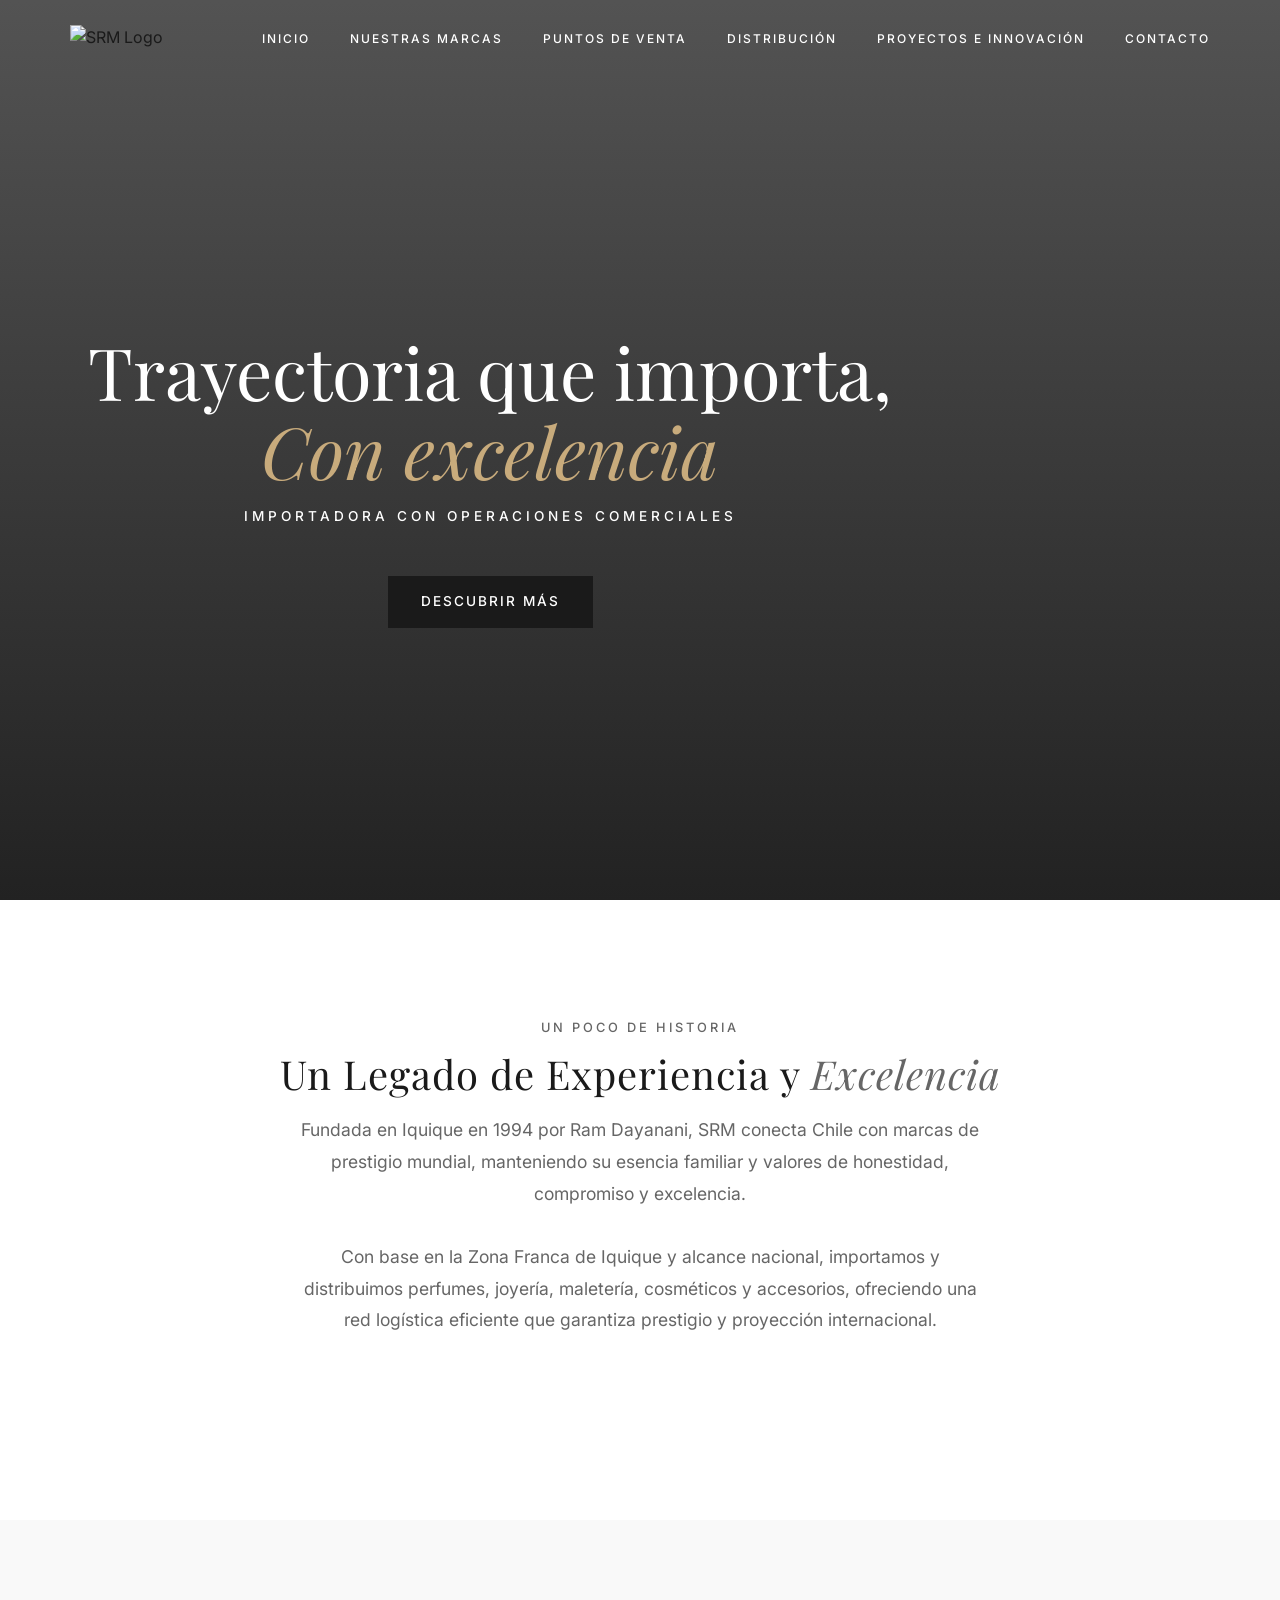
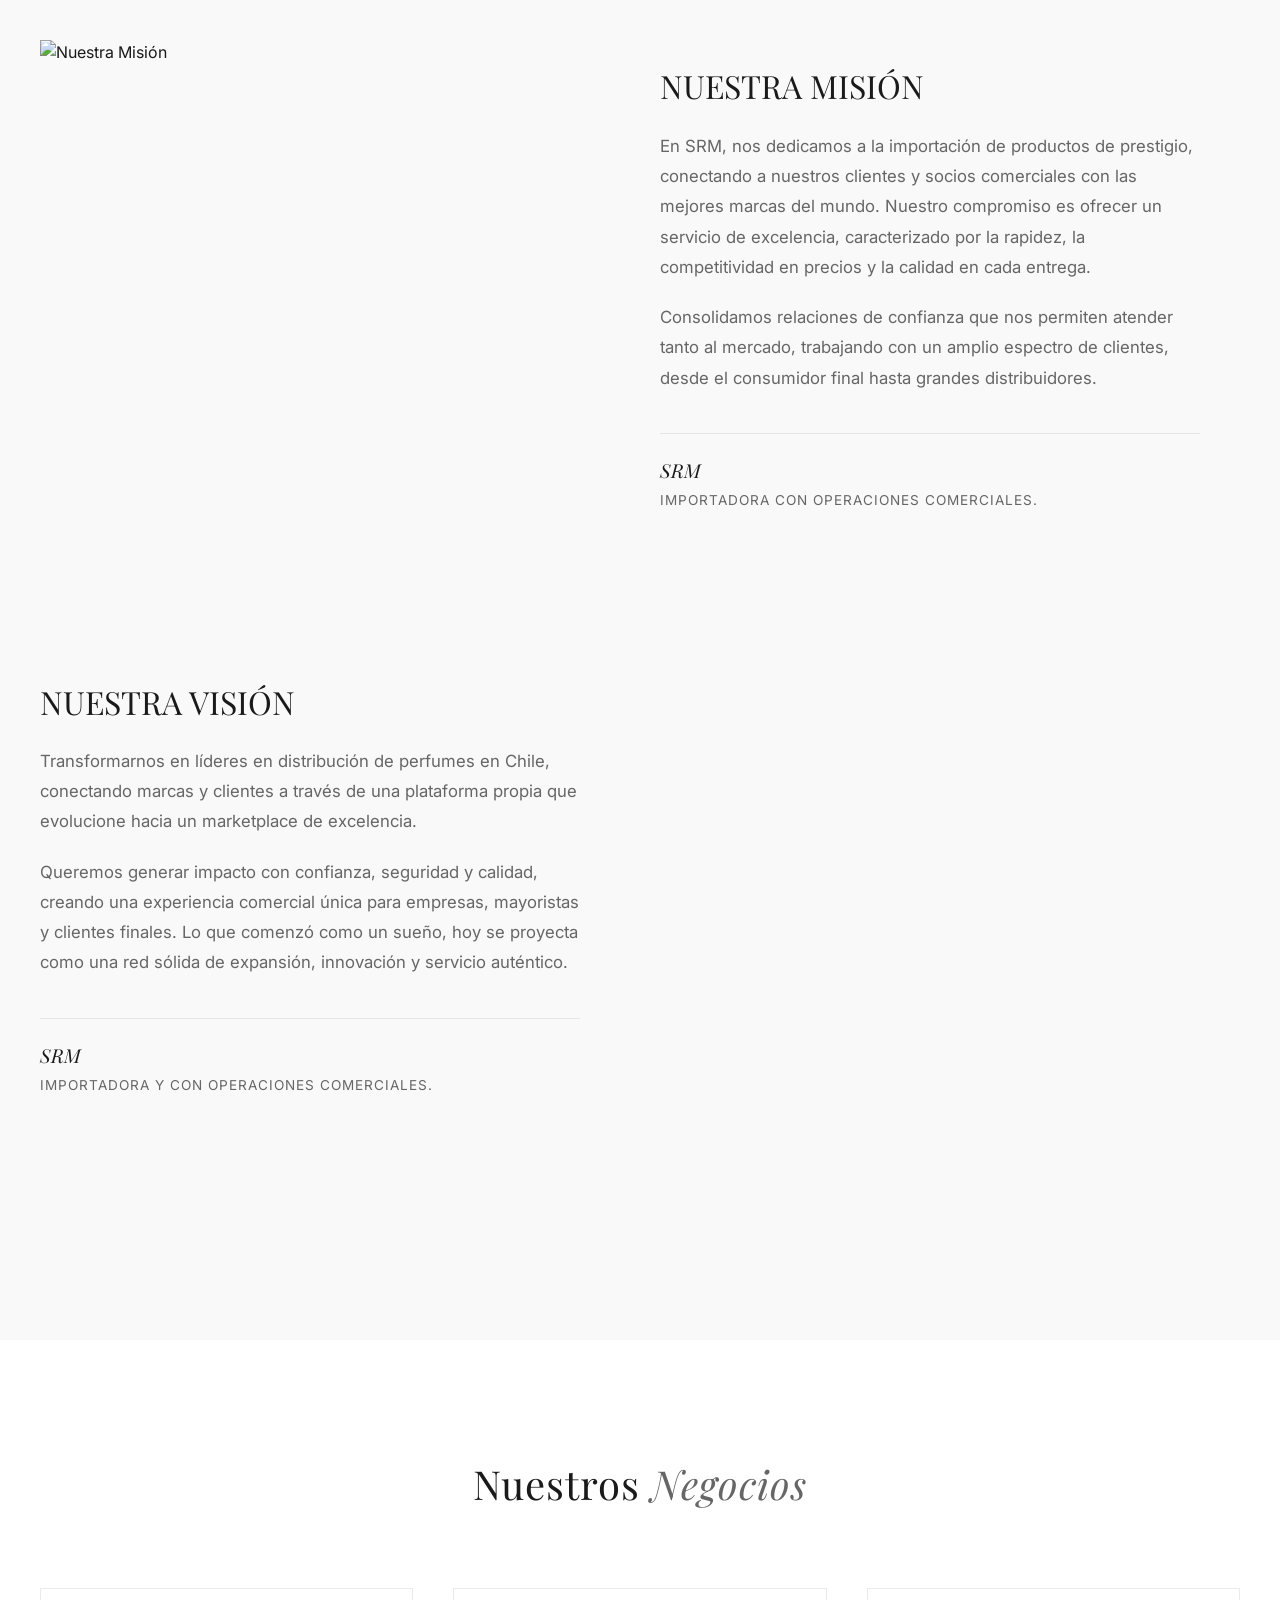
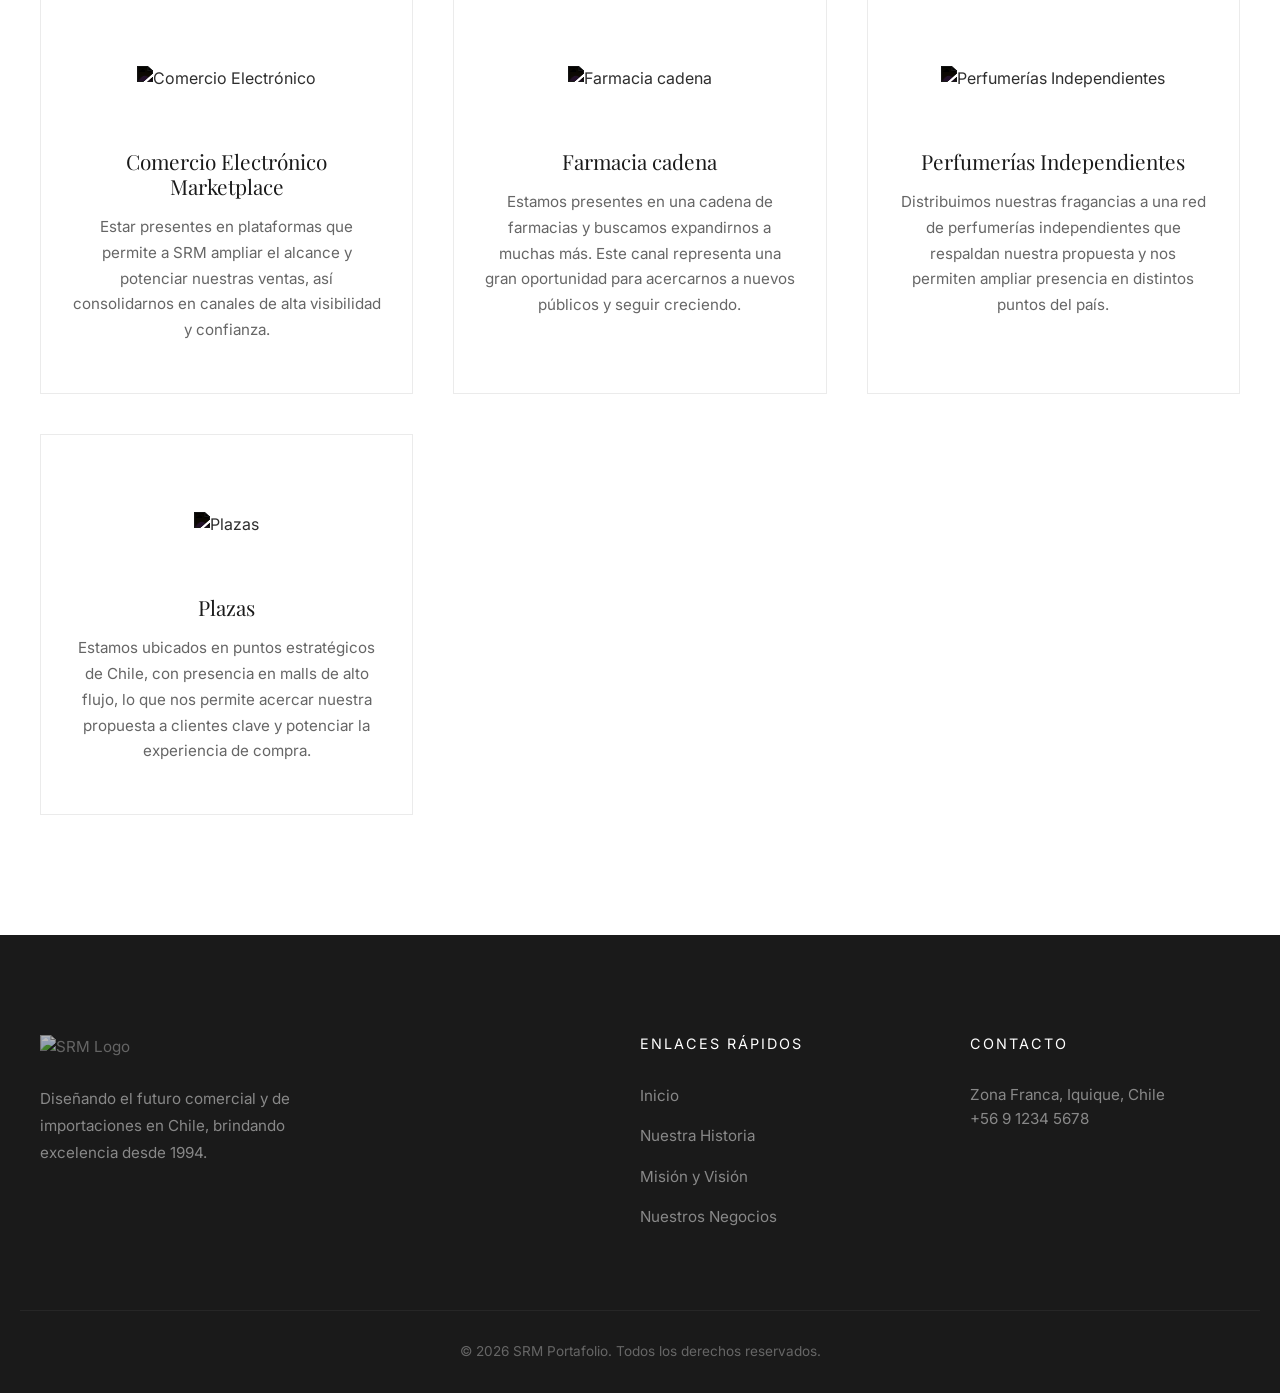
==== index.html @ 0c306106 "first commit" ====
<!DOCTYPE html>
<html lang="es">
<head>
    <meta charset="UTF-8">
    <meta name="viewport" content="width=device-width, initial-scale=1.0">
    <title>SRM | Trayectoria que importa, con excelencia</title>
    <meta name="description" content="IMPORTADORA CON OPERACIONES COMERCIALES. Un legado de experiencia y excelencia.">
    <!-- Google Fonts -->
    <link rel="preconnect" href="https://fonts.googleapis.com">
    <link rel="preconnect" href="https://fonts.gstatic.com" crossorigin>
    <link href="https://fonts.googleapis.com/css2?family=Inter:wght@300;400;500;600&family=Playfair+Display:wght@400;600;700&display=swap" rel="stylesheet">
    <!-- Custom Styles -->
    <link rel="stylesheet" href="styles.css">
</head>
<body>

    <!-- Header & Navigation -->
    <header class="header" id="header">
        <div class="container header-content">
            <a href="#" class="logo">
                <img src="https://srm.cl/wp-content/uploads/2025/08/srm.svg" alt="SRM Logo" class="logo-img">
            </a>
            
            <nav class="nav">
                <ul class="nav-links">
                    <li><a href="index.html" class="nav-link active">Inicio</a></li>
                    <li><a href="nuestras-marcas.html" class="nav-link">Nuestras Marcas</a></li>
                    <li><a href="puntos-de-ventas.html" class="nav-link">Puntos de Venta</a></li>
                    <li><a href="distribucion.html" class="nav-link">Distribución</a></li>
                    <li><a href="proyectos-e-innovacion.html" class="nav-link">Proyectos e Innovación</a></li>
                    <li><a href="contacto.html" class="nav-link">Contacto</a></li>
                </ul>
            </nav>

            <button class="mobile-toggle" aria-label="Abrir menú">
                <span></span>
                <span></span>
                <span></span>
            </button>
        </div>
    </header>

    <!-- Mobile Menu Overlay -->
    <div class="mobile-menu">
        <ul class="mobile-links">
            <li><a href="index.html">Inicio</a></li>
            <li><a href="nuestras-marcas.html">Nuestras Marcas</a></li>
            <li><a href="puntos-de-ventas.html">Puntos de Venta</a></li>
            <li><a href="distribucion.html">Distribución</a></li>
            <li><a href="proyectos-e-innovacion.html">Proyectos e Innovación</a></li>
            <li><a href="contacto.html">Contacto</a></li>
        </ul>
    </div>

    <!-- Hero Section -->
    <section class="hero" id="inicio" style="background-image: linear-gradient(rgba(10, 10, 10, 0.7), rgba(10, 10, 10, 0.9)), url('https://srm.cl/wp-content/uploads/2025/08/44PROFILE-SRM-1920-x-1320-px.webp');">
        <div class="container hero-container" style="justify-content: center; text-align: center;">
            <div class="hero-content reveal" style="max-width: 900px;">
                <h1 class="hero-title">Trayectoria que importa,<br><span>Con excelencia</span></h1>
                <p class="hero-subtitle uppercase-subtitle">IMPORTADORA CON OPERACIONES COMERCIALES</p>
                <div class="hero-actions" style="justify-content: center;">
                    <a href="#historia" class="btn btn-primary">Descubrir Más</a>
                </div>
            </div>
        </div>
    </section>

    <!-- History Section -->
    <section class="history" id="historia">
        <div class="container">
            <div class="section-header reveal">
                <h6 class="section-pretitle">Un poco de Historia</h6>
                <h2 class="section-title">Un Legado de Experiencia y <span style="display:inline;">Excelencia</span></h2>
                <p class="section-desc">Fundada en Iquique en 1994 por Ram Dayanani, SRM conecta Chile con marcas de prestigio mundial, manteniendo su esencia familiar y valores de honestidad, compromiso y excelencia.<br><br>
                Con base en la Zona Franca de Iquique y alcance nacional, importamos y distribuimos perfumes, joyería, maletería, cosméticos y accesorios, ofreciendo una red logística eficiente que garantiza prestigio y proyección internacional.</p>
            </div>
        </div>
    </section>

    <!-- Mission & Vision Split Section -->
    <section class="mission-vision" id="mision">
        <div class="container">
            <!-- Mission Split -->
            <div class="split-layout mission-split">
                <div class="split-image reveal">
                    <img src="https://srm.cl/wp-content/uploads/2025/08/img2.webp" alt="Nuestra Misión">
                </div>
                <div class="split-content reveal reveal-delay-1">
                    <h3 class="split-title">NUESTRA MISIÓN</h3>
                    <p>En SRM, nos dedicamos a la importación de productos de prestigio, conectando a nuestros clientes y socios comerciales con las mejores marcas del mundo. Nuestro compromiso es ofrecer un servicio de excelencia, caracterizado por la rapidez, la competitividad en precios y la calidad en cada entrega.</p>
                    <p>Consolidamos relaciones de confianza que nos permiten atender tanto al mercado, trabajando con un amplio espectro de clientes, desde el consumidor final hasta grandes distribuidores.</p>
                    <div class="signature">
                        <h5>SRM</h5>
                        <span>Importadora con operaciones comerciales.</span>
                    </div>
                </div>
            </div>

            <!-- Vision Split -->
            <div class="split-layout vision-split" style="margin-top: 100px;">
                <div class="split-content reveal">
                    <h3 class="split-title">NUESTRA VISIÓN</h3>
                    <p>Transformarnos en líderes en distribución de perfumes en Chile, conectando marcas y clientes a través de una plataforma propia que evolucione hacia un marketplace de excelencia.</p>
                    <p>Queremos generar impacto con confianza, seguridad y calidad, creando una experiencia comercial única para empresas, mayoristas y clientes finales. Lo que comenzó como un sueño, hoy se proyecta como una red sólida de expansión, innovación y servicio auténtico.</p>
                    <div class="signature">
                        <h5>SRM</h5>
                        <span>Importadora y con operaciones comerciales.</span>
                    </div>
                </div>
                <div class="split-image reveal reveal-delay-1 parallax-bg" style="background-image: url('https://srm.cl/wp-content/uploads/2025/08/PROFILE-SRM-1920-x-1320-px.webp'); border-radius: 20px;">
                    <!-- The image is set as background for parallax effect -->
                </div>
            </div>
        </div>
    </section>

    <!-- Businesses Section -->
    <section class="businesses" id="negocios">
        <div class="container">
            <div class="section-header reveal">
                <h2 class="section-title">Nuestros <span>Negocios</span></h2>
            </div>

            <div class="features-grid">
                <!-- Business 1 -->
                <div class="feature-card glass-card reveal">
                    <div class="business-logo">
                        <img src="https://srm.cl/wp-content/uploads/2025/08/smr-3.svg" alt="Comercio Electrónico">
                    </div>
                    <h3>Comercio Electrónico Marketplace</h3>
                    <p>Estar presentes en plataformas que permite a SRM ampliar el alcance y potenciar nuestras ventas, así consolidarnos en canales de alta visibilidad y confianza.</p>
                </div>

                <!-- Business 2 -->
                <div class="feature-card glass-card reveal reveal-delay-1">
                    <div class="business-logo">
                        <img src="https://srm.cl/wp-content/uploads/2025/08/smr-1.svg" alt="Farmacia cadena">
                    </div>
                    <h3>Farmacia cadena</h3>
                    <p>Estamos presentes en una cadena de farmacias y buscamos expandirnos a muchas más. Este canal representa una gran oportunidad para acercarnos a nuevos públicos y seguir creciendo.</p>
                </div>

                <!-- Business 3 -->
                <div class="feature-card glass-card reveal reveal-delay-2">
                    <div class="business-logo">
                        <img src="https://srm.cl/wp-content/uploads/2025/08/smr-4.svg" alt="Perfumerías Independientes">
                    </div>
                    <h3>Perfumerías Independientes</h3>
                    <p>Distribuimos nuestras fragancias a una red de perfumerías independientes que respaldan nuestra propuesta y nos permiten ampliar presencia en distintos puntos del país.</p>
                </div>

                <!-- Business 4 -->
                <div class="feature-card glass-card reveal reveal-delay-3">
                    <div class="business-logo">
                        <img src="https://srm.cl/wp-content/uploads/2025/08/smr-2.svg" alt="Plazas">
                    </div>
                    <h3>Plazas</h3>
                    <p>Estamos ubicados en puntos estratégicos de Chile, con presencia en malls de alto flujo, lo que nos permite acercar nuestra propuesta a clientes clave y potenciar la experiencia de compra.</p>
                </div>
            </div>
        </div>
    </section>

    <!-- Footer -->
    <footer class="footer" id="contacto">
        <div class="container footer-container">
            <div class="footer-col reveal">
                <a href="#" class="logo footer-logo">
                    <img src="https://srm.cl/wp-content/uploads/2025/08/srm.svg" alt="SRM Logo" class="logo-img" style="filter: brightness(0.8);">
                </a>
                <p class="footer-about">Diseñando el futuro comercial y de importaciones en Chile, brindando excelencia desde 1994.</p>
            </div>
            <div class="footer-col reveal reveal-delay-1">
                <h4>Enlaces Rápidos</h4>
                <ul>
                    <li><a href="#inicio">Inicio</a></li>
                    <li><a href="#historia">Nuestra Historia</a></li>
                    <li><a href="#mision">Misión y Visión</a></li>
                    <li><a href="#negocios">Nuestros Negocios</a></li>
                </ul>
            </div>
            <div class="footer-col reveal reveal-delay-3">
                <h4>Contacto</h4>
                <p>Zona Franca, Iquique, Chile</p>
                <p>+56 9 1234 5678</p>
            </div>
        </div>
        <div class="footer-bottom">
            <div class="container">
                <p>&copy; 2026 SRM Portafolio. Todos los derechos reservados.</p>
            </div>
        </div>
    </footer>

    <script src="script.js"></script>
</body>
</html>
---- styles.css ----
:root {
    /* Colors - Minimalist Professional Light Theme */
    --bg-primary: #ffffff;
    --bg-secondary: #f9f9f9;
    --text-primary: #1a1a1a;
    --text-secondary: #666666;
    --accent-primary: #c8ab7c; /* Luxury Gold */
    --accent-hover: #b39567;
    --glass-bg: rgba(255, 255, 255, 0.95);
    --glass-border: rgba(0, 0, 0, 0.08); /* Faint border */
    
    /* Typography */
    --font-sans: 'Inter', sans-serif;
    --font-serif: 'Playfair Display', serif;
    
    /* Spacing & Layout */
    --container-width: 1200px;
    --section-pad: 120px 20px;
    
    /* Effects - Softer, minimal shadows */
    --transition: all 0.5s cubic-bezier(0.2, 0.8, 0.2, 1);
    --shadow-subtle: 0 4px 20px rgba(0, 0, 0, 0.03);
    --shadow-hover: 0 10px 40px rgba(0, 0, 0, 0.08);
}

/* Reset & Base */
* {
    margin: 0;
    padding: 0;
    box-sizing: border-box;
}

html {
    scroll-behavior: smooth;
}

body {
    font-family: var(--font-sans);
    background-color: var(--bg-primary);
    color: var(--text-primary);
    line-height: 1.6;
    overflow-x: hidden;
    -webkit-font-smoothing: antialiased;
    -moz-osx-font-smoothing: grayscale;
}

a {
    text-decoration: none;
    color: inherit;
    transition: var(--transition);
}

ul {
    list-style: none;
}

.container {
    max-width: var(--container-width);
    margin: 0 auto;
    width: 100%;
}

/* Typography Utilities */
h1, h2, h3, h4, h5, h6 {
    font-family: var(--font-serif);
    font-weight: 400; /* Lighter font weight for elegant editorial feel */
    line-height: 1.2;
    color: var(--text-primary);
}

.section-title {
    font-size: 2.5rem;
    margin-bottom: 1rem;
    text-align: center;
    letter-spacing: 1px;
}

.section-title span {
    font-style: italic;
    color: var(--text-secondary); /* Restrained elegance */
}

.section-pretitle {
    color: var(--text-secondary);
    font-size: 0.8rem;
    font-family: var(--font-sans);
    text-transform: uppercase;
    letter-spacing: 3px;
    margin-bottom: 15px;
    text-align: center;
    font-weight: 500;
}

.section-desc {
    color: var(--text-secondary);
    text-align: center;
    max-width: 700px;
    margin: 0 auto 4rem;
    font-size: 1.1rem;
    line-height: 1.8;
}

/* Buttons */
.btn {
    display: inline-block;
    padding: 14px 32px;
    font-size: 0.85rem;
    font-weight: 500;
    letter-spacing: 2px;
    text-transform: uppercase;
    cursor: pointer;
    border: 1px solid transparent;
    transition: var(--transition);
}

.btn-primary {
    background-color: var(--text-primary);
    color: var(--bg-primary);
}

.btn-primary:hover {
    background-color: var(--accent-primary);
    color: var(--bg-primary);
    transform: translateY(-2px);
    box-shadow: var(--shadow-hover);
}

.btn-secondary {
    background-color: transparent;
    color: var(--text-primary);
    border-color: var(--text-primary);
}

.btn-secondary:hover {
    background-color: var(--text-primary);
    color: var(--bg-primary);
    transform: translateY(-2px);
}

.btn-large {
    padding: 18px 40px;
    font-size: 0.95rem;
}

/* Header */
.header {
    position: fixed;
    top: 0;
    left: 0;
    width: 100%;
    padding: 25px 0;
    z-index: 1000;
    transition: var(--transition);
    background-color: transparent;
    border-bottom: 1px solid transparent;
}

.header.scrolled {
    background-color: var(--glass-bg);
    backdrop-filter: blur(10px);
    -webkit-backdrop-filter: blur(10px);
    padding: 15px 0;
    border-bottom-color: var(--glass-border);
    box-shadow: 0 2px 10px rgba(0,0,0,0.02);
}

.header-content {
    display: flex;
    justify-content: space-between;
    align-items: center;
    padding: 0 30px;
}

.logo-img {
    height: 35px; /* Slightly smaller for minimalism */
    width: auto;
    transition: var(--transition);
}

.logo-img { filter: invert(0); }
.header.scrolled .logo-img { filter: invert(1); } /* Assumes white logo by default */

.nav-links {
    display: flex;
    gap: 40px;
}

.nav-link {
    font-size: 0.75rem;
    font-weight: 500;
    color: var(--text-primary); /* Changed to primary dark */
    text-transform: uppercase;
    letter-spacing: 2px;
    position: relative;
    padding-bottom: 5px;
}

/* In hero top position, nav links might need to be white. We handle this contextually */
.header:not(.scrolled) .nav-link {
    color: #ffffff;
}

.nav-link:hover, .nav-link.active {
    color: var(--accent-primary);
}

.header:not(.scrolled) .nav-link:hover, .header:not(.scrolled) .nav-link.active {
    color: var(--accent-primary);
}

.nav-link::after {
    content: '';
    position: absolute;
    bottom: 0;
    left: 0;
    width: 0;
    height: 1px;
    background-color: var(--accent-primary);
    transition: var(--transition);
}

.nav-link:hover::after, .nav-link.active::after {
    width: 100%;
}

.mobile-toggle {
    display: none;
    background: transparent;
    border: none;
    cursor: pointer;
    z-index: 1001;
    width: 30px;
    height: 18px;
    position: relative;
}

.mobile-toggle span {
    display: block;
    width: 100%;
    height: 1px; /* Thinner lines */
    background-color: var(--text-primary);
    position: absolute;
    transition: var(--transition);
}

.header:not(.scrolled) .mobile-toggle span {
    background-color: #ffffff;
}

.mobile-toggle span:nth-child(1) { top: 0; }
.mobile-toggle span:nth-child(2) { top: 8px; }
.mobile-toggle span:nth-child(3) { top: 16px; }

.mobile-toggle.active span:nth-child(1) { top: 8px; transform: rotate(45deg); background-color: var(--text-primary); }
.mobile-toggle.active span:nth-child(2) { opacity: 0; }
.mobile-toggle.active span:nth-child(3) { top: 8px; transform: rotate(-45deg); background-color: var(--text-primary); }

.mobile-menu {
    position: fixed;
    top: 0;
    left: 0;
    width: 100%;
    height: 100vh;
    background-color: var(--bg-primary);
    z-index: 999;
    display: flex;
    align-items: center;
    justify-content: center;
    opacity: 0;
    pointer-events: none;
    transition: var(--transition);
}

.mobile-menu.active {
    opacity: 1;
    pointer-events: all;
}

.mobile-links {
    text-align: center;
    display: flex;
    flex-direction: column;
    gap: 2.5rem;
}

.mobile-links a {
    font-family: var(--font-serif);
    font-size: 2rem;
    color: var(--text-primary);
}

.mobile-links a:hover {
    color: var(--accent-primary);
}

/* Hero Section */
.hero {
    position: relative;
    min-height: 100vh;
    display: flex;
    align-items: center;
    padding: 120px 20px 60px;
    overflow: hidden;
    background-size: cover;
    background-position: center;
}

.uppercase-subtitle {
    font-size: 0.85rem;
    letter-spacing: 4px;
    text-transform: uppercase;
    font-weight: 500;
    color: #ffffff; /* Assuming dark hero overlay */
    font-family: var(--font-sans);
    margin-bottom: 2rem;
}

.hero-title {
    font-size: 4.5rem;
    margin-bottom: 1rem;
    color: #ffffff; /* Assuming dark hero overlay */
    line-height: 1.1;
}

.hero-title span {
    font-style: italic;
    color: var(--accent-primary);
    display: block;
}

.hero-actions {
    display: flex;
    gap: 20px;
    margin-top: 3rem;
}

/* History Section */
.history {
    padding: var(--section-pad);
    background-color: var(--bg-primary);
    position: relative;
    z-index: 1;
}

/* Split Layout for Mission & Vision */
.mission-vision {
    padding: var(--section-pad);
    background-color: var(--bg-secondary);
}

.split-layout {
    display: flex;
    align-items: center;
    gap: 80px; /* More breathing room */
    margin-bottom: 80px;
}

.split-image {
    flex: 1;
    position: relative;
    border-radius: 0; /* Sharp editorial aesthetic */
    overflow: hidden;
    min-height: 500px; /* Taller images */
}

.split-image img {
    width: 100%;
    height: 100%;
    object-fit: cover;
    display: block;
    transition: transform 1.5s cubic-bezier(0.2, 0.8, 0.2, 1); /* Slower, elegant zoom */
}

.split-image:hover img {
    transform: scale(1.05);
}

.split-content {
    flex: 1;
    padding-right: 40px;
}

.split-title {
    font-size: 2rem;
    margin-bottom: 25px;
    font-family: var(--font-serif);
    color: var(--text-primary);
    font-weight: 400;
}

.split-content p {
    color: var(--text-secondary);
    font-size: 1.05rem;
    margin-bottom: 20px;
    line-height: 1.8;
}

.signature {
    margin-top: 40px;
    padding-top: 25px;
    border-top: 1px solid var(--glass-border);
}

.signature h5 {
    font-family: var(--font-serif);
    font-size: 1.2rem;
    color: var(--text-primary);
    margin-bottom: 5px;
    font-style: italic;
}

.signature span {
    color: var(--text-secondary);
    font-size: 0.85rem;
    text-transform: uppercase;
    letter-spacing: 1px;
}

/* Businesses */
.businesses {
    padding: var(--section-pad);
    background-color: var(--bg-primary);
}

.features-grid {
    display: grid;
    grid-template-columns: repeat(auto-fit, minmax(280px, 1fr));
    gap: 40px;
    margin-top: 80px;
}

.feature-card {
    background: transparent;
    border: 1px solid var(--glass-border);
    border-radius: 0; /* Sharp edges */
    padding: 50px 30px;
    transition: var(--transition);
    text-align: center;
}

.feature-card:hover {
    transform: translateY(-5px);
    border-color: var(--accent-primary);
    box-shadow: var(--shadow-hover);
    background-color: var(--bg-primary);
}

.business-logo {
    display: flex;
    justify-content: center;
    align-items: center;
    height: 80px;
    margin-bottom: 30px;
}

/* Dark SVGs for the light theme */
.business-logo img {
    max-height: 80px;
    width: auto;
    filter: invert(1) brightness(0.2); /* Turns light svgs to dark grey */
    transition: var(--transition);
}

.feature-card:hover .business-logo img {
    filter: invert(0.3) sepia(1) saturate(3) hue-rotate(5deg) brightness(0.8); /* Attempt approx gold tint */
}

.feature-card h3 {
    font-family: var(--font-serif);
    font-size: 1.3rem;
    margin-bottom: 15px;
    color: var(--text-primary);
}

.feature-card p {
    color: var(--text-secondary);
    font-size: 0.95rem;
    line-height: 1.7;
}

/* Navigation Fix for subpages */
.page-hero {
    padding-top: 150px;
}

/* Stores Grid */
.stores-section {
    background-color: var(--bg-primary);
    padding: var(--section-pad);
}

.stores-grid {
    display: grid;
    grid-template-columns: repeat(auto-fit, minmax(320px, 1fr));
    gap: 50px;
    margin-top: 80px;
}

.store-card {
    background: transparent;
    border: none;
    border-radius: 0;
    overflow: hidden;
    transition: var(--transition);
}

.store-card:hover {
    transform: translateY(-5px);
}

.store-card img {
    width: 100%;
    height: 380px; /* Taller, editorial aspect ratio */
    object-fit: cover;
    border-bottom: 1px solid var(--glass-border);
    transition: var(--transition);
}

.store-card:hover img {
    border-bottom: 2px solid var(--accent-primary);
}

.store-info {
    padding: 30px 0 10px;
    text-align: left;
}

.store-info h3 {
    font-size: 1.25rem;
    margin-bottom: 8px;
    color: var(--text-primary);
}

.store-info p {
    color: var(--text-secondary);
    font-size: 0.9rem;
    text-transform: uppercase;
    letter-spacing: 1px;
}

/* Luxury Section */
.luxury-section {
    padding: var(--section-pad);
    background-color: #f2f2f2;
}

.luxury-section img {
    filter: invert(1) brightness(0.2);
}

/* Stats Grid */
.stats-section {
    position: relative;
    padding: 150px 20px;
}

/* Dark overlay for stats image to keep numbers legible */
.stats-section::before {
    content: '';
    position: absolute;
    top: 0; left: 0; right: 0; bottom: 0;
    background: rgba(0,0,0,0.7);
    z-index: 0;
}

.stats-grid {
    display: grid;
    grid-template-columns: repeat(auto-fit, minmax(200px, 1fr));
    gap: 40px;
    text-align: center;
    position: relative;
    z-index: 1;
}

.stat-box {
    padding: 20px;
}

.stat-number {
    font-family: var(--font-sans); /* Cleaner numbers with sans */
    font-size: 4rem;
    font-weight: 300;
    color: #ffffff;
    margin-bottom: 15px;
    line-height: 1;
}

.stat-text {
    font-size: 0.85rem;
    color: #cccccc;
    text-transform: uppercase;
    letter-spacing: 2px;
}

/* Footer */
.footer {
    background-color: var(--text-primary); /* Almost black */
    color: #ffffff;
    padding: 100px 20px 0;
}

.footer-container {
    display: grid;
    grid-template-columns: 2fr 1fr 1fr;
    gap: 60px;
    margin-bottom: 80px;
}

.footer-logo {
    display: block;
    margin-bottom: 25px;
}

/* White logo in footer */
.footer .logo-img {
    filter: invert(1) brightness(2); 
    opacity: 0.9;
}

.footer-about {
    color: #888888;
    font-size: 1rem;
    max-width: 320px;
    line-height: 1.8;
}

.footer-col h4 {
    font-family: var(--font-sans);
    font-size: 0.9rem;
    text-transform: uppercase;
    letter-spacing: 2px;
    margin-bottom: 30px;
    color: #ffffff;
}

.footer-col ul {
    display: flex;
    flex-direction: column;
    gap: 15px;
}

.footer-col a, .footer-col p {
    color: #888888;
    font-size: 0.95rem;
    transition: var(--transition);
}

.footer-col a:hover {
    color: var(--accent-primary);
}

.footer-bottom {
    border-top: 1px solid rgba(255,255,255,0.05);
    padding: 30px 0;
    text-align: center;
}

.footer-bottom p {
    color: #666666;
    font-size: 0.85rem;
}

/* Animations & Interactions */
.reveal {
    opacity: 0;
    transform: translateY(30px);
    transition: all 1s cubic-bezier(0.2, 0.8, 0.2, 1);
}

.reveal.active {
    opacity: 1;
    transform: translateY(0);
}

.reveal-delay-1 { transition-delay: 0.15s; }
.reveal-delay-2 { transition-delay: 0.3s; }
.reveal-delay-3 { transition-delay: 0.45s; }

/* Responsive Media Queries */
@media (max-width: 992px) {
    .hero-title {
        font-size: 3.5rem;
    }
    
    .split-layout {
        flex-direction: column;
        gap: 50px;
    }
    
    .vision-split {
        flex-direction: column-reverse;
    }

    .split-content {
        padding-right: 0;
    }
    
    .footer-container {
        grid-template-columns: 1fr 1fr;
        gap: 50px;
    }
}

@media (max-width: 768px) {
    .nav {
        display: none;
    }
    
    .mobile-toggle {
        display: block;
    }
    
    .hero-title {
        font-size: 2.8rem;
    }
    
    .section-title {
        font-size: 2.2rem;
    }
    
    .hero-actions {
        flex-direction: column;
        width: 100%;
        max-width: 300px;
        margin: 2rem auto 0;
    }
    
    .btn {
        width: 100%;
        text-align: center;
    }
    
    .footer-container {
        grid-template-columns: 1fr;
        text-align: center;
    }
    
    .footer-about {
        margin: 0 auto;
    }
}

/* --- Brands Page --- */
.brands-hero {
    min-height: 50vh;
    display: flex;
    align-items: center;
    justify-content: center;
}

.brands-section {
    padding: 80px 20px;
    background-color: var(--bg-primary);
}

.brands-desktop {
    display: flex;
    flex-direction: column;
    gap: 60px;
    align-items: center;
}

.brands-mobile {
    display: none;
    flex-direction: column;
    gap: 40px;
    align-items: center;
}

.brand-banner img {
    max-width: 100%;
    height: auto;
    box-shadow: var(--shadow-subtle);
}

@media (max-width: 992px) {
    .brands-desktop {
        display: none;
    }
    .brands-mobile {
        display: flex;
    }
}

/* Contact Form Styles */
.contact-section {
    display: flex;
    background-color: var(--bg-primary);
}

.contact-image {
    flex: 1;
    min-height: 100vh;
    background-size: cover;
    background-position: center;
    position: relative;
}

.contact-content {
    flex: 1;
    padding: 120px 80px;
    background-color: #f7f7f7;
    display: flex;
    flex-direction: column;
    justify-content: center;
}

.contact-form {
    margin-top: 40px;
    max-width: 600px;
}

.form-group {
    margin-bottom: 30px;
    position: relative;
}

.form-label {
    display: block;
    font-family: var(--font-sans);
    font-size: 0.85rem;
    text-transform: uppercase;
    letter-spacing: 1px;
    margin-bottom: 10px;
    color: var(--text-secondary);
}

.form-control {
    width: 100%;
    padding: 15px 0;
    font-family: var(--font-sans);
    font-size: 1rem;
    color: var(--text-primary);
    background: transparent;
    border: none;
    border-bottom: 1px solid #ddd;
    transition: var(--transition);
}

.form-control:focus {
    outline: none;
    border-bottom-color: var(--accent-primary);
}

textarea.form-control {
    resize: vertical;
    min-height: 100px;
}

@media (max-width: 992px) {
    .contact-section {
        flex-direction: column;
    }
    .contact-image {
        min-height: 400px;
    }
    .contact-content {
        padding: 60px 40px;
    }
}

@media (max-width: 768px) {
    .contact-content {
        padding: 60px 20px;
    }
}

/* Brand Logo Grids */
.brand-logo-svg {
    max-width: 140px;
    max-height: 70px;
    width: 100%;
    object-fit: contain;
    filter: grayscale(100%) opacity(0.6);
    transition: all 0.4s ease;
    cursor: pointer;
}

.brand-logo-svg:hover {
    filter: grayscale(0%) opacity(1);
    transform: scale(1.05);
}
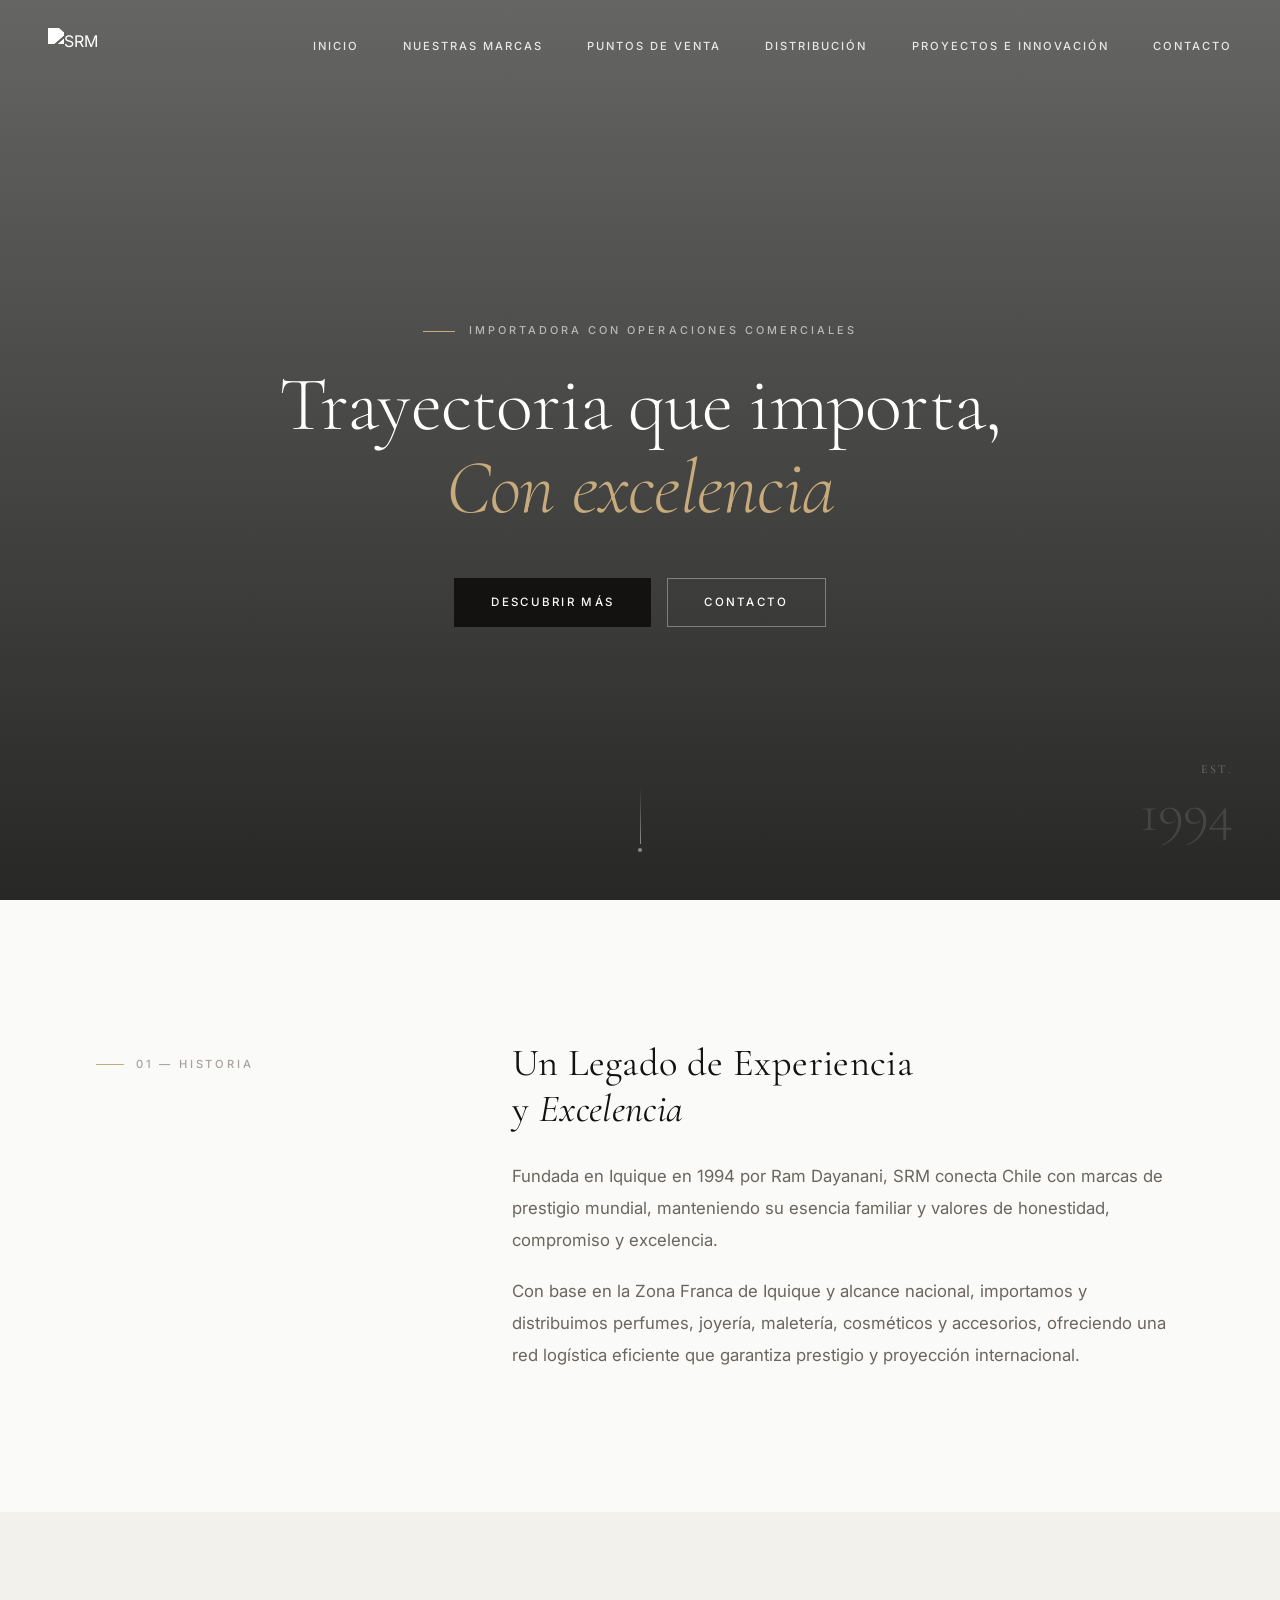
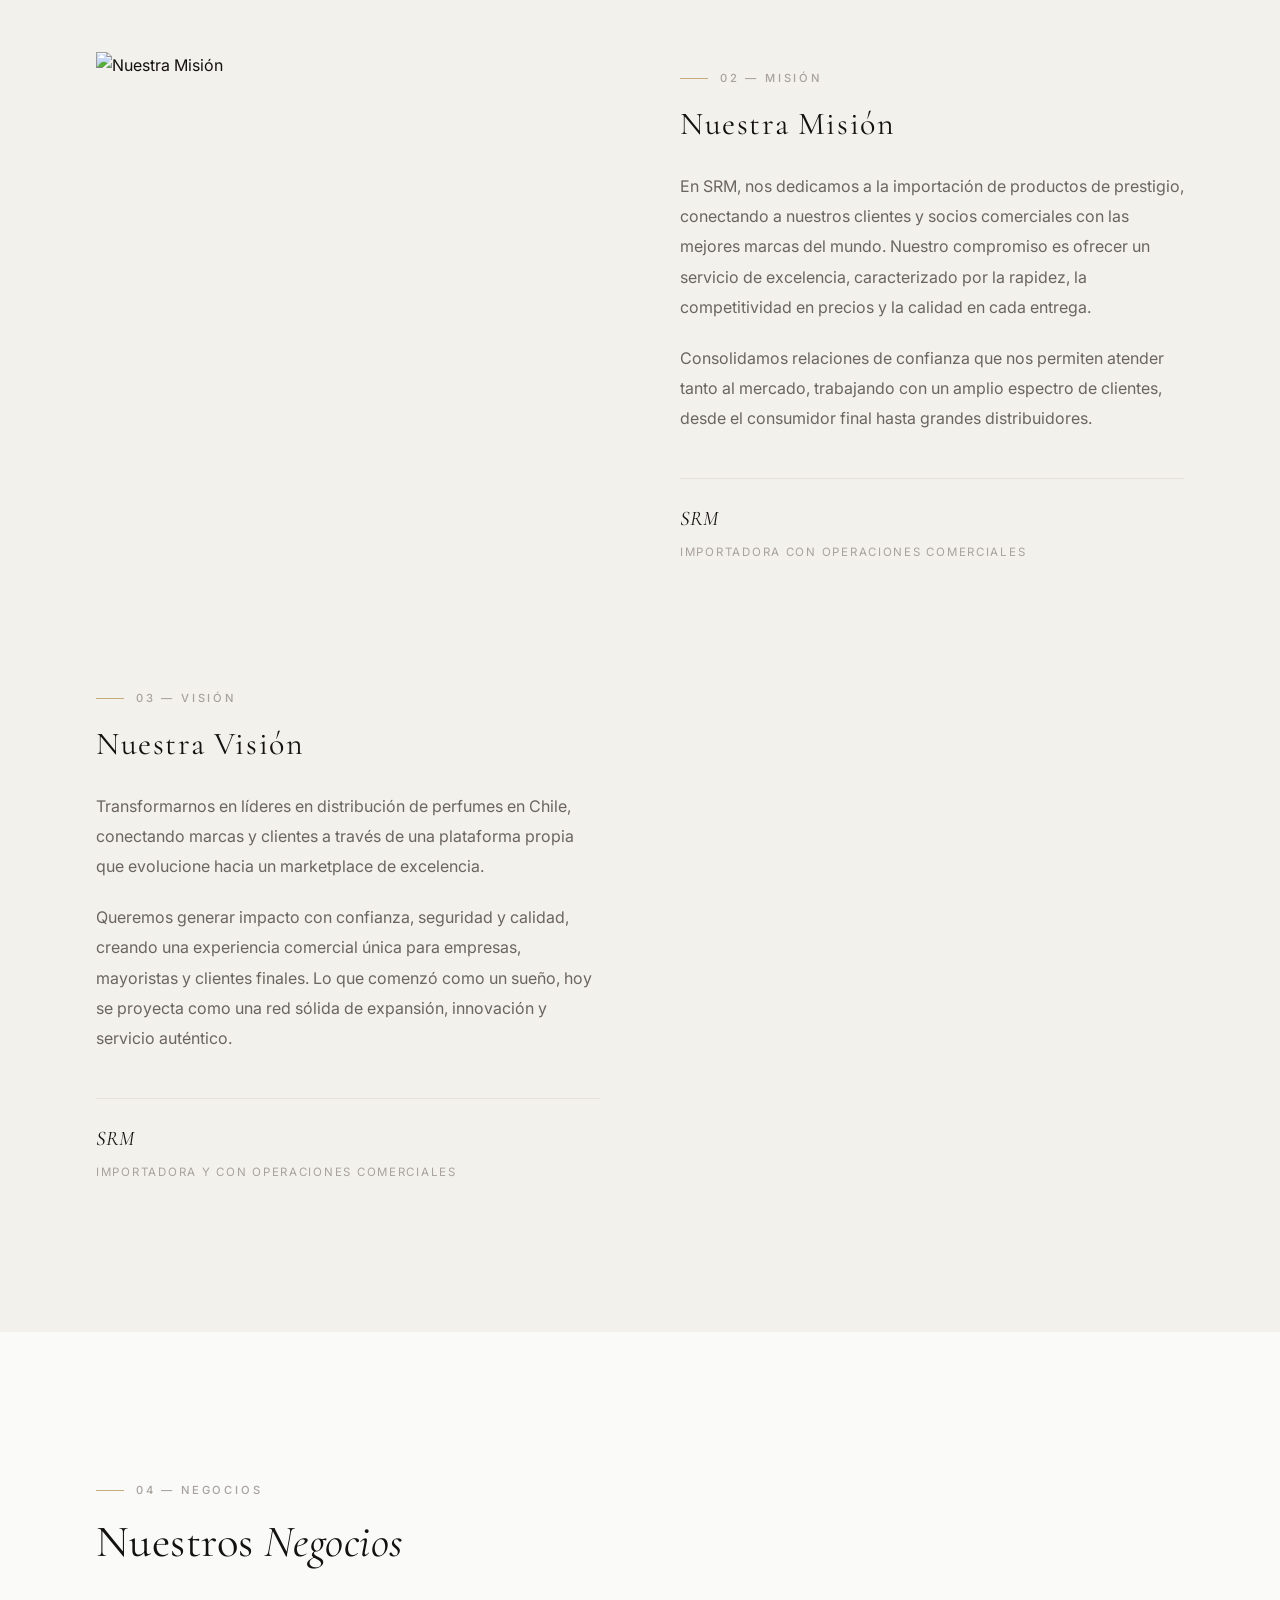
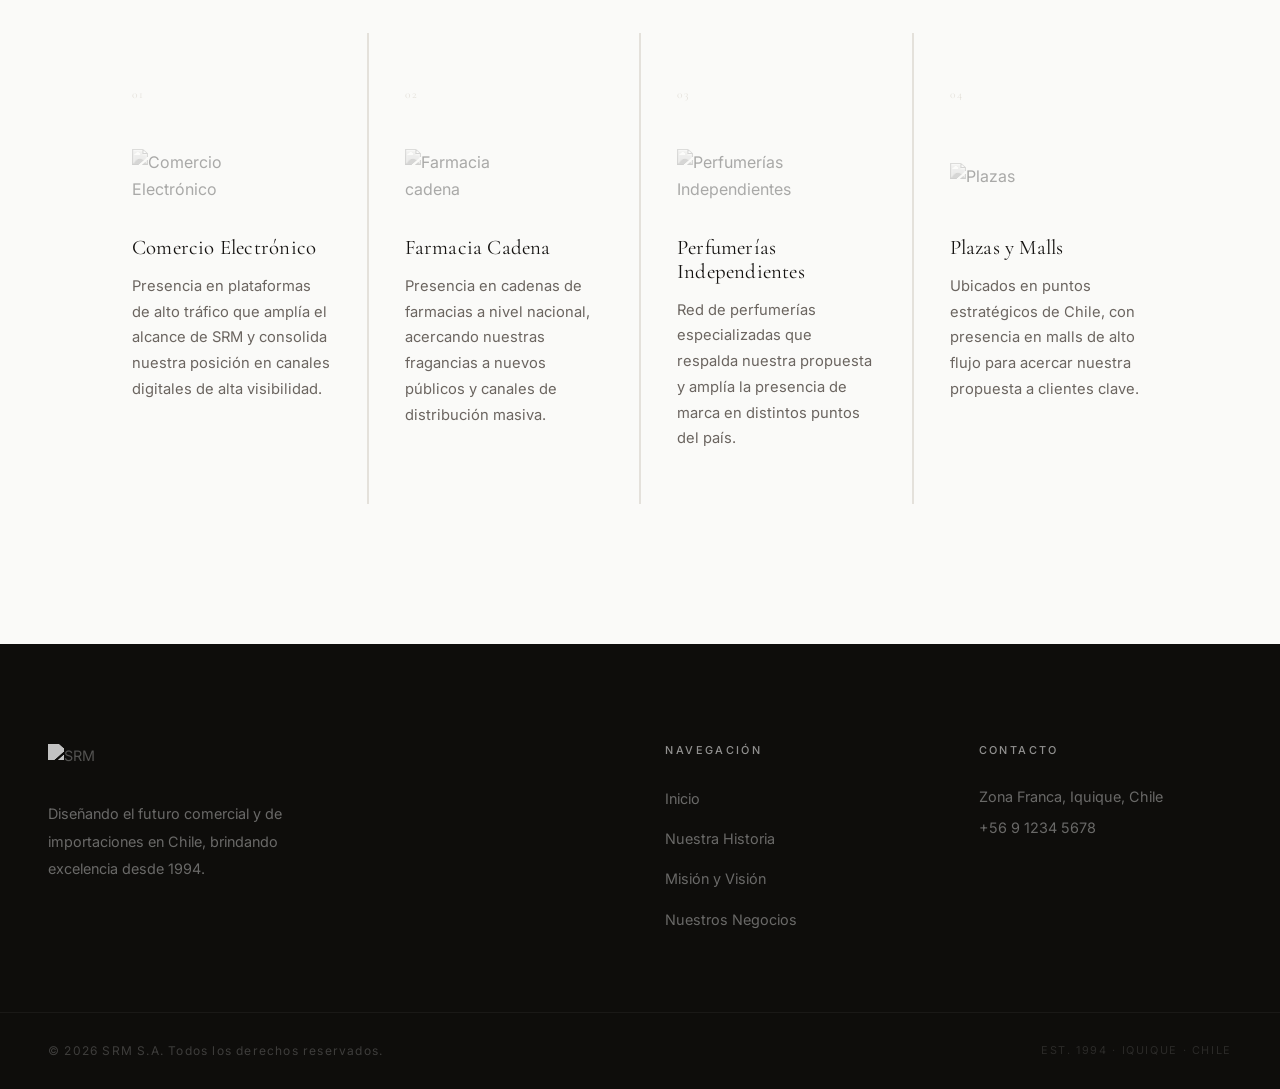
==== commit d44f737d: "Rediseño profesional minimalista y elegante del sitio web SRM - Nuevo sistema de tipografía editoria" ====
--- a/index.html
+++ b/index.html
@@ -4,43 +4,38 @@
     <meta charset="UTF-8">
     <meta name="viewport" content="width=device-width, initial-scale=1.0">
     <title>SRM | Trayectoria que importa, con excelencia</title>
-    <meta name="description" content="IMPORTADORA CON OPERACIONES COMERCIALES. Un legado de experiencia y excelencia.">
+    <meta name="description" content="Importadora con operaciones comerciales. Un legado de experiencia y excelencia desde 1994.">
     <!-- Google Fonts -->
     <link rel="preconnect" href="https://fonts.googleapis.com">
     <link rel="preconnect" href="https://fonts.gstatic.com" crossorigin>
-    <link href="https://fonts.googleapis.com/css2?family=Inter:wght@300;400;500;600&family=Playfair+Display:wght@400;600;700&display=swap" rel="stylesheet">
-    <!-- Custom Styles -->
+    <link href="https://fonts.googleapis.com/css2?family=Cormorant+Garamond:ital,wght@0,300;0,400;0,500;1,300;1,400&family=Inter:wght@300;400;500;600&display=swap" rel="stylesheet">
     <link rel="stylesheet" href="styles.css">
 </head>
 <body>
 
-    <!-- Header & Navigation -->
+    <!-- Header -->
     <header class="header" id="header">
-        <div class="container header-content">
-            <a href="#" class="logo">
-                <img src="https://srm.cl/wp-content/uploads/2025/08/srm.svg" alt="SRM Logo" class="logo-img">
+        <div class="header-content">
+            <a href="index.html" class="logo">
+                <img src="https://srm.cl/wp-content/uploads/2025/08/srm.svg" alt="SRM" class="logo-img">
             </a>
-            
             <nav class="nav">
                 <ul class="nav-links">
-                    <li><a href="index.html" class="nav-link active">Inicio</a></li>
-                    <li><a href="nuestras-marcas.html" class="nav-link">Nuestras Marcas</a></li>
-                    <li><a href="puntos-de-ventas.html" class="nav-link">Puntos de Venta</a></li>
-                    <li><a href="distribucion.html" class="nav-link">Distribución</a></li>
-                    <li><a href="proyectos-e-innovacion.html" class="nav-link">Proyectos e Innovación</a></li>
-                    <li><a href="contacto.html" class="nav-link">Contacto</a></li>
+                    <li><a href="index.html"                    class="nav-link active">Inicio</a></li>
+                    <li><a href="nuestras-marcas.html"          class="nav-link">Nuestras Marcas</a></li>
+                    <li><a href="puntos-de-ventas.html"         class="nav-link">Puntos de Venta</a></li>
+                    <li><a href="distribucion.html"             class="nav-link">Distribución</a></li>
+                    <li><a href="proyectos-e-innovacion.html"   class="nav-link">Proyectos e Innovación</a></li>
+                    <li><a href="contacto.html"                 class="nav-link">Contacto</a></li>
                 </ul>
             </nav>
-
             <button class="mobile-toggle" aria-label="Abrir menú">
-                <span></span>
-                <span></span>
-                <span></span>
+                <span></span><span></span><span></span>
             </button>
         </div>
     </header>
 
-    <!-- Mobile Menu Overlay -->
+    <!-- Mobile Menu -->
     <div class="mobile-menu">
         <ul class="mobile-links">
             <li><a href="index.html">Inicio</a></li>
@@ -52,110 +47,134 @@
         </ul>
     </div>
 
-    <!-- Hero Section -->
-    <section class="hero" id="inicio" style="background-image: linear-gradient(rgba(10, 10, 10, 0.7), rgba(10, 10, 10, 0.9)), url('https://srm.cl/wp-content/uploads/2025/08/44PROFILE-SRM-1920-x-1320-px.webp');">
+    <!-- Hero -->
+    <section class="hero" id="inicio" style="background-image: linear-gradient(rgba(10,10,8,0.62), rgba(10,10,8,0.88)), url('https://srm.cl/wp-content/uploads/2025/08/44PROFILE-SRM-1920-x-1320-px.webp');">
         <div class="container hero-container" style="justify-content: center; text-align: center;">
-            <div class="hero-content reveal" style="max-width: 900px;">
-                <h1 class="hero-title">Trayectoria que importa,<br><span>Con excelencia</span></h1>
-                <p class="hero-subtitle uppercase-subtitle">IMPORTADORA CON OPERACIONES COMERCIALES</p>
+            <div class="hero-content reveal" style="max-width: 860px;">
+                <p class="hero-eyebrow" style="justify-content: center;">Importadora con operaciones comerciales</p>
+                <h1 class="hero-title">
+                    Trayectoria que importa,<br><span>Con excelencia</span>
+                </h1>
                 <div class="hero-actions" style="justify-content: center;">
                     <a href="#historia" class="btn btn-primary">Descubrir Más</a>
-                </div>
-            </div>
-        </div>
-    </section>
-
-    <!-- History Section -->
+                    <a href="contacto.html" class="btn btn-secondary" style="color:#fff; border-color:rgba(255,255,255,0.35);">Contacto</a>
+                </div>
+            </div>
+        </div>
+
+        <!-- Est. 1994 badge -->
+        <div class="hero-badge">
+            <span>Est.</span>
+            <strong>1994</strong>
+        </div>
+
+        <!-- Scroll indicator -->
+        <div class="hero-scroll" onclick="document.getElementById('historia').scrollIntoView({behavior:'smooth'})">
+            <div class="hero-scroll-line"></div>
+            <div class="hero-scroll-dot"></div>
+        </div>
+    </section>
+
+    <!-- Historia -->
     <section class="history" id="historia">
         <div class="container">
-            <div class="section-header reveal">
-                <h6 class="section-pretitle">Un poco de Historia</h6>
-                <h2 class="section-title">Un Legado de Experiencia y <span style="display:inline;">Excelencia</span></h2>
-                <p class="section-desc">Fundada en Iquique en 1994 por Ram Dayanani, SRM conecta Chile con marcas de prestigio mundial, manteniendo su esencia familiar y valores de honestidad, compromiso y excelencia.<br><br>
-                Con base en la Zona Franca de Iquique y alcance nacional, importamos y distribuimos perfumes, joyería, maletería, cosméticos y accesorios, ofreciendo una red logística eficiente que garantiza prestigio y proyección internacional.</p>
-            </div>
-        </div>
-    </section>
-
-    <!-- Mission & Vision Split Section -->
+            <div class="history-inner">
+                <div class="history-label reveal">
+                    <div class="eyebrow">01 — Historia</div>
+                </div>
+                <div class="history-body reveal reveal-delay-1">
+                    <h2>Un Legado de Experiencia<br>y <em>Excelencia</em></h2>
+                    <p>Fundada en Iquique en 1994 por Ram Dayanani, SRM conecta Chile con marcas de prestigio mundial, manteniendo su esencia familiar y valores de honestidad, compromiso y excelencia.</p>
+                    <p>Con base en la Zona Franca de Iquique y alcance nacional, importamos y distribuimos perfumes, joyería, maletería, cosméticos y accesorios, ofreciendo una red logística eficiente que garantiza prestigio y proyección internacional.</p>
+                </div>
+            </div>
+        </div>
+    </section>
+
+    <!-- Misión & Visión -->
     <section class="mission-vision" id="mision">
         <div class="container">
-            <!-- Mission Split -->
-            <div class="split-layout mission-split">
+
+            <!-- Misión -->
+            <div class="split-layout">
                 <div class="split-image reveal">
                     <img src="https://srm.cl/wp-content/uploads/2025/08/img2.webp" alt="Nuestra Misión">
                 </div>
                 <div class="split-content reveal reveal-delay-1">
-                    <h3 class="split-title">NUESTRA MISIÓN</h3>
+                    <div class="eyebrow">02 — Misión</div>
+                    <h3 class="split-title">Nuestra Misión</h3>
                     <p>En SRM, nos dedicamos a la importación de productos de prestigio, conectando a nuestros clientes y socios comerciales con las mejores marcas del mundo. Nuestro compromiso es ofrecer un servicio de excelencia, caracterizado por la rapidez, la competitividad en precios y la calidad en cada entrega.</p>
                     <p>Consolidamos relaciones de confianza que nos permiten atender tanto al mercado, trabajando con un amplio espectro de clientes, desde el consumidor final hasta grandes distribuidores.</p>
                     <div class="signature">
                         <h5>SRM</h5>
-                        <span>Importadora con operaciones comerciales.</span>
-                    </div>
-                </div>
-            </div>
-
-            <!-- Vision Split -->
-            <div class="split-layout vision-split" style="margin-top: 100px;">
+                        <span>Importadora con operaciones comerciales</span>
+                    </div>
+                </div>
+            </div>
+
+            <!-- Visión -->
+            <div class="split-layout vision-split">
                 <div class="split-content reveal">
-                    <h3 class="split-title">NUESTRA VISIÓN</h3>
+                    <div class="eyebrow">03 — Visión</div>
+                    <h3 class="split-title">Nuestra Visión</h3>
                     <p>Transformarnos en líderes en distribución de perfumes en Chile, conectando marcas y clientes a través de una plataforma propia que evolucione hacia un marketplace de excelencia.</p>
                     <p>Queremos generar impacto con confianza, seguridad y calidad, creando una experiencia comercial única para empresas, mayoristas y clientes finales. Lo que comenzó como un sueño, hoy se proyecta como una red sólida de expansión, innovación y servicio auténtico.</p>
                     <div class="signature">
                         <h5>SRM</h5>
-                        <span>Importadora y con operaciones comerciales.</span>
-                    </div>
-                </div>
-                <div class="split-image reveal reveal-delay-1 parallax-bg" style="background-image: url('https://srm.cl/wp-content/uploads/2025/08/PROFILE-SRM-1920-x-1320-px.webp'); border-radius: 20px;">
-                    <!-- The image is set as background for parallax effect -->
-                </div>
-            </div>
-        </div>
-    </section>
-
-    <!-- Businesses Section -->
+                        <span>Importadora y con operaciones comerciales</span>
+                    </div>
+                </div>
+                <div class="split-image reveal reveal-delay-1 parallax-bg" style="background-image: url('https://srm.cl/wp-content/uploads/2025/08/PROFILE-SRM-1920-x-1320-px.webp');"></div>
+            </div>
+
+        </div>
+    </section>
+
+    <!-- Negocios -->
     <section class="businesses" id="negocios">
         <div class="container">
-            <div class="section-header reveal">
-                <h2 class="section-title">Nuestros <span>Negocios</span></h2>
+            <div class="businesses-header">
+                <div>
+                    <div class="eyebrow reveal">04 — Negocios</div>
+                    <h2 class="section-title reveal reveal-delay-1" style="margin-bottom:0;">Nuestros <em>Negocios</em></h2>
+                </div>
             </div>
 
             <div class="features-grid">
-                <!-- Business 1 -->
-                <div class="feature-card glass-card reveal">
+                <div class="feature-card reveal">
+                    <span class="feature-card-number">01</span>
                     <div class="business-logo">
                         <img src="https://srm.cl/wp-content/uploads/2025/08/smr-3.svg" alt="Comercio Electrónico">
                     </div>
-                    <h3>Comercio Electrónico Marketplace</h3>
-                    <p>Estar presentes en plataformas que permite a SRM ampliar el alcance y potenciar nuestras ventas, así consolidarnos en canales de alta visibilidad y confianza.</p>
-                </div>
-
-                <!-- Business 2 -->
-                <div class="feature-card glass-card reveal reveal-delay-1">
+                    <h3>Comercio Electrónico</h3>
+                    <p>Presencia en plataformas de alto tráfico que amplía el alcance de SRM y consolida nuestra posición en canales digitales de alta visibilidad.</p>
+                </div>
+
+                <div class="feature-card reveal reveal-delay-1">
+                    <span class="feature-card-number">02</span>
                     <div class="business-logo">
                         <img src="https://srm.cl/wp-content/uploads/2025/08/smr-1.svg" alt="Farmacia cadena">
                     </div>
-                    <h3>Farmacia cadena</h3>
-                    <p>Estamos presentes en una cadena de farmacias y buscamos expandirnos a muchas más. Este canal representa una gran oportunidad para acercarnos a nuevos públicos y seguir creciendo.</p>
-                </div>
-
-                <!-- Business 3 -->
-                <div class="feature-card glass-card reveal reveal-delay-2">
+                    <h3>Farmacia Cadena</h3>
+                    <p>Presencia en cadenas de farmacias a nivel nacional, acercando nuestras fragancias a nuevos públicos y canales de distribución masiva.</p>
+                </div>
+
+                <div class="feature-card reveal reveal-delay-2">
+                    <span class="feature-card-number">03</span>
                     <div class="business-logo">
                         <img src="https://srm.cl/wp-content/uploads/2025/08/smr-4.svg" alt="Perfumerías Independientes">
                     </div>
                     <h3>Perfumerías Independientes</h3>
-                    <p>Distribuimos nuestras fragancias a una red de perfumerías independientes que respaldan nuestra propuesta y nos permiten ampliar presencia en distintos puntos del país.</p>
-                </div>
-
-                <!-- Business 4 -->
-                <div class="feature-card glass-card reveal reveal-delay-3">
+                    <p>Red de perfumerías especializadas que respalda nuestra propuesta y amplía la presencia de marca en distintos puntos del país.</p>
+                </div>
+
+                <div class="feature-card reveal reveal-delay-3">
+                    <span class="feature-card-number">04</span>
                     <div class="business-logo">
                         <img src="https://srm.cl/wp-content/uploads/2025/08/smr-2.svg" alt="Plazas">
                     </div>
-                    <h3>Plazas</h3>
-                    <p>Estamos ubicados en puntos estratégicos de Chile, con presencia en malls de alto flujo, lo que nos permite acercar nuestra propuesta a clientes clave y potenciar la experiencia de compra.</p>
+                    <h3>Plazas y Malls</h3>
+                    <p>Ubicados en puntos estratégicos de Chile, con presencia en malls de alto flujo para acercar nuestra propuesta a clientes clave.</p>
                 </div>
             </div>
         </div>
@@ -163,32 +182,31 @@
 
     <!-- Footer -->
     <footer class="footer" id="contacto">
-        <div class="container footer-container">
+        <div class="footer-container">
             <div class="footer-col reveal">
-                <a href="#" class="logo footer-logo">
-                    <img src="https://srm.cl/wp-content/uploads/2025/08/srm.svg" alt="SRM Logo" class="logo-img" style="filter: brightness(0.8);">
+                <a href="index.html" class="footer-logo">
+                    <img src="https://srm.cl/wp-content/uploads/2025/08/srm.svg" alt="SRM" class="logo-img">
                 </a>
                 <p class="footer-about">Diseñando el futuro comercial y de importaciones en Chile, brindando excelencia desde 1994.</p>
             </div>
             <div class="footer-col reveal reveal-delay-1">
-                <h4>Enlaces Rápidos</h4>
+                <h4>Navegación</h4>
                 <ul>
-                    <li><a href="#inicio">Inicio</a></li>
-                    <li><a href="#historia">Nuestra Historia</a></li>
-                    <li><a href="#mision">Misión y Visión</a></li>
-                    <li><a href="#negocios">Nuestros Negocios</a></li>
+                    <li><a href="index.html#inicio">Inicio</a></li>
+                    <li><a href="index.html#historia">Nuestra Historia</a></li>
+                    <li><a href="index.html#mision">Misión y Visión</a></li>
+                    <li><a href="index.html#negocios">Nuestros Negocios</a></li>
                 </ul>
             </div>
-            <div class="footer-col reveal reveal-delay-3">
+            <div class="footer-col reveal reveal-delay-2">
                 <h4>Contacto</h4>
                 <p>Zona Franca, Iquique, Chile</p>
                 <p>+56 9 1234 5678</p>
             </div>
         </div>
         <div class="footer-bottom">
-            <div class="container">
-                <p>&copy; 2026 SRM Portafolio. Todos los derechos reservados.</p>
-            </div>
+            <p>&copy; 2026 SRM S.A. Todos los derechos reservados.</p>
+            <p style="font-size:0.68rem; letter-spacing:0.15em; color:rgba(255,255,255,0.12);">EST. 1994 · IQUIQUE · CHILE</p>
         </div>
     </footer>
 
--- a/styles.css
+++ b/styles.css
@@ -1,30 +1,65 @@
+/* ================================================================
+   SRM — Minimalist Luxury Redesign
+   Professional · Editorial · Elegant
+   ================================================================ */
+
+/* ── 1. Custom Properties ───────────────────────────────────────── */
 :root {
-    /* Colors - Minimalist Professional Light Theme */
-    --bg-primary: #ffffff;
-    --bg-secondary: #f9f9f9;
-    --text-primary: #1a1a1a;
-    --text-secondary: #666666;
-    --accent-primary: #c8ab7c; /* Luxury Gold */
-    --accent-hover: #b39567;
-    --glass-bg: rgba(255, 255, 255, 0.95);
-    --glass-border: rgba(0, 0, 0, 0.08); /* Faint border */
-    
+    /* Palette — warm neutrals */
+    --bg:              #fafaf8;
+    --bg-warm:         #f3f1ec;
+    --bg-dark:         #0e0d0b;
+
+    --ink:             #141210;
+    --ink-mid:         #6b6560;
+    --ink-soft:        #a8a29e;
+    --ink-hair:        #e4e1db;
+
+    --gold:            #c8ab7c;
+    --gold-dark:       #b39567;
+    --gold-pale:       rgba(200, 171, 124, 0.10);
+
     /* Typography */
-    --font-sans: 'Inter', sans-serif;
-    --font-serif: 'Playfair Display', serif;
-    
-    /* Spacing & Layout */
-    --container-width: 1200px;
-    --section-pad: 120px 20px;
-    
-    /* Effects - Softer, minimal shadows */
-    --transition: all 0.5s cubic-bezier(0.2, 0.8, 0.2, 1);
-    --shadow-subtle: 0 4px 20px rgba(0, 0, 0, 0.03);
-    --shadow-hover: 0 10px 40px rgba(0, 0, 0, 0.08);
-}
-
-/* Reset & Base */
-* {
+    --font-sans:       'Inter', sans-serif;
+    --font-display:    'Cormorant Garamond', 'Playfair Display', serif;
+
+    /* Layout */
+    --max-w:           1280px;
+    --pad-x:           48px;
+    --section-y:       140px;
+    --section-y-sm:    80px;
+
+    /* Motion */
+    --ease-silk:       cubic-bezier(0.16, 1, 0.3, 1);
+    --ease-out:        cubic-bezier(0.0, 0.0, 0.2, 1);
+    --t-fast:          0.25s;
+    --t-base:          0.55s;
+    --t-slow:          1.1s;
+
+    /* Surfaces */
+    --shadow-sm:       0 2px 12px rgba(20,18,16,0.05);
+    --shadow-md:       0 8px 40px rgba(20,18,16,0.08);
+    --shadow-lg:       0 24px 80px rgba(20,18,16,0.14);
+
+    /* Legacy aliases — keep sub-pages working */
+    --bg-primary:      var(--bg);
+    --bg-secondary:    var(--bg-warm);
+    --text-primary:    var(--ink);
+    --text-secondary:  var(--ink-mid);
+    --accent-primary:  var(--gold);
+    --accent-hover:    var(--gold-dark);
+    --glass-bg:        rgba(250,250,248,0.97);
+    --glass-border:    rgba(20,18,16,0.07);
+    --shadow-subtle:   var(--shadow-sm);
+    --shadow-hover:    var(--shadow-md);
+    --transition:      all var(--t-base) var(--ease-silk);
+    --font-serif:      var(--font-display);
+    --container-width: var(--max-w);
+    --section-pad:     var(--section-y) var(--pad-x);
+}
+
+/* ── 2. Reset & Base ────────────────────────────────────────────── */
+*, *::before, *::after {
     margin: 0;
     padding: 0;
     box-sizing: border-box;
@@ -32,13 +67,14 @@
 
 html {
     scroll-behavior: smooth;
+    font-size: 16px;
 }
 
 body {
     font-family: var(--font-sans);
-    background-color: var(--bg-primary);
-    color: var(--text-primary);
-    line-height: 1.6;
+    background-color: var(--bg);
+    color: var(--ink);
+    line-height: 1.65;
     overflow-x: hidden;
     -webkit-font-smoothing: antialiased;
     -moz-osx-font-smoothing: grayscale;
@@ -47,165 +83,213 @@
 a {
     text-decoration: none;
     color: inherit;
-    transition: var(--transition);
-}
-
-ul {
-    list-style: none;
-}
-
+    transition: color var(--t-fast) var(--ease-out);
+}
+
+ul { list-style: none; }
+
+img { display: block; max-width: 100%; }
+
+/* Custom scrollbar */
+::-webkit-scrollbar              { width: 5px; }
+::-webkit-scrollbar-track        { background: var(--bg); }
+::-webkit-scrollbar-thumb        { background: var(--ink-hair); border-radius: 99px; }
+::-webkit-scrollbar-thumb:hover  { background: var(--ink-soft); }
+
+/* ── 3. Layout Utilities ────────────────────────────────────────── */
 .container {
-    max-width: var(--container-width);
+    max-width: var(--max-w);
     margin: 0 auto;
     width: 100%;
-}
-
-/* Typography Utilities */
+    padding: 0 var(--pad-x);
+}
+
+.text-center { text-align: center; }
+
+/* ── 4. Typography ──────────────────────────────────────────────── */
 h1, h2, h3, h4, h5, h6 {
-    font-family: var(--font-serif);
-    font-weight: 400; /* Lighter font weight for elegant editorial feel */
-    line-height: 1.2;
-    color: var(--text-primary);
+    font-family: var(--font-display);
+    font-weight: 400;
+    line-height: 1.15;
+    color: var(--ink);
+    letter-spacing: 0.01em;
+}
+
+/* Eyebrow / pretitle label */
+.eyebrow,
+.section-pretitle {
+    display: inline-flex;
+    align-items: center;
+    gap: 12px;
+    font-family: var(--font-sans);
+    font-size: 0.7rem;
+    font-weight: 500;
+    text-transform: uppercase;
+    letter-spacing: 0.25em;
+    color: var(--ink-soft);
+    margin-bottom: 18px;
+}
+
+.eyebrow::before {
+    content: '';
+    display: inline-block;
+    width: 28px;
+    height: 1px;
+    background: var(--gold);
+    flex-shrink: 0;
+}
+
+.section-header {
+    margin-bottom: 0;
 }
 
 .section-title {
-    font-size: 2.5rem;
+    font-size: clamp(2rem, 3.5vw, 3rem);
+    letter-spacing: 0.01em;
     margin-bottom: 1rem;
-    text-align: center;
-    letter-spacing: 1px;
+    color: var(--ink);
 }
 
 .section-title span {
     font-style: italic;
-    color: var(--text-secondary); /* Restrained elegance */
-}
-
-.section-pretitle {
-    color: var(--text-secondary);
-    font-size: 0.8rem;
-    font-family: var(--font-sans);
-    text-transform: uppercase;
-    letter-spacing: 3px;
-    margin-bottom: 15px;
+    color: var(--ink-mid);
+}
+
+.section-desc {
+    color: var(--ink-mid);
     text-align: center;
-    font-weight: 500;
-}
-
-.section-desc {
-    color: var(--text-secondary);
-    text-align: center;
-    max-width: 700px;
+    max-width: 640px;
     margin: 0 auto 4rem;
-    font-size: 1.1rem;
-    line-height: 1.8;
-}
-
-/* Buttons */
+    font-size: 1.05rem;
+    line-height: 1.85;
+}
+
+/* ── 5. Buttons ─────────────────────────────────────────────────── */
 .btn {
     display: inline-block;
-    padding: 14px 32px;
-    font-size: 0.85rem;
+    padding: 14px 36px;
+    font-family: var(--font-sans);
+    font-size: 0.72rem;
     font-weight: 500;
-    letter-spacing: 2px;
+    letter-spacing: 0.2em;
     text-transform: uppercase;
     cursor: pointer;
     border: 1px solid transparent;
-    transition: var(--transition);
+    transition: background var(--t-base) var(--ease-silk),
+                color var(--t-base) var(--ease-silk),
+                border-color var(--t-base) var(--ease-silk),
+                transform var(--t-fast) var(--ease-out),
+                box-shadow var(--t-base) var(--ease-silk);
 }
 
 .btn-primary {
-    background-color: var(--text-primary);
-    color: var(--bg-primary);
+    background: var(--ink);
+    color: var(--bg);
+    border-color: var(--ink);
 }
 
 .btn-primary:hover {
-    background-color: var(--accent-primary);
-    color: var(--bg-primary);
+    background: var(--gold);
+    border-color: var(--gold);
     transform: translateY(-2px);
-    box-shadow: var(--shadow-hover);
+    box-shadow: 0 8px 24px rgba(200,171,124,0.25);
 }
 
 .btn-secondary {
-    background-color: transparent;
-    color: var(--text-primary);
-    border-color: var(--text-primary);
+    background: transparent;
+    color: var(--ink);
+    border-color: var(--ink);
 }
 
 .btn-secondary:hover {
-    background-color: var(--text-primary);
-    color: var(--bg-primary);
+    background: var(--ink);
+    color: var(--bg);
     transform: translateY(-2px);
 }
 
 .btn-large {
-    padding: 18px 40px;
-    font-size: 0.95rem;
-}
-
-/* Header */
+    padding: 17px 44px;
+    font-size: 0.78rem;
+}
+
+/* ── 6. Header ──────────────────────────────────────────────────── */
 .header {
     position: fixed;
     top: 0;
     left: 0;
     width: 100%;
-    padding: 25px 0;
+    padding: 28px 0;
     z-index: 1000;
-    transition: var(--transition);
-    background-color: transparent;
+    transition: background var(--t-base) var(--ease-silk),
+                padding var(--t-base) var(--ease-silk),
+                border-color var(--t-base) var(--ease-silk),
+                box-shadow var(--t-base) var(--ease-silk);
+    background: transparent;
     border-bottom: 1px solid transparent;
 }
 
 .header.scrolled {
-    background-color: var(--glass-bg);
-    backdrop-filter: blur(10px);
-    -webkit-backdrop-filter: blur(10px);
-    padding: 15px 0;
-    border-bottom-color: var(--glass-border);
-    box-shadow: 0 2px 10px rgba(0,0,0,0.02);
+    background: var(--glass-bg);
+    backdrop-filter: blur(14px);
+    -webkit-backdrop-filter: blur(14px);
+    padding: 16px 0;
+    border-bottom-color: var(--ink-hair);
+    box-shadow: 0 1px 20px rgba(20,18,16,0.04);
 }
 
 .header-content {
+    max-width: var(--max-w);
+    margin: 0 auto;
+    padding: 0 var(--pad-x);
     display: flex;
     justify-content: space-between;
     align-items: center;
-    padding: 0 30px;
 }
 
 .logo-img {
-    height: 35px; /* Slightly smaller for minimalism */
+    height: 32px;
     width: auto;
-    transition: var(--transition);
-}
-
-.logo-img { filter: invert(0); }
-.header.scrolled .logo-img { filter: invert(1); } /* Assumes white logo by default */
+    transition: filter var(--t-base) var(--ease-silk),
+                opacity var(--t-base) var(--ease-silk);
+}
+
+/* Logo white on dark hero, dark when scrolled */
+.header:not(.scrolled) .logo-img {
+    filter: brightness(0) invert(1);
+}
+.header.scrolled .logo-img {
+    filter: none;
+}
 
 .nav-links {
     display: flex;
-    gap: 40px;
+    gap: 44px;
+    align-items: center;
 }
 
 .nav-link {
-    font-size: 0.75rem;
+    font-size: 0.7rem;
     font-weight: 500;
-    color: var(--text-primary); /* Changed to primary dark */
+    letter-spacing: 0.18em;
     text-transform: uppercase;
-    letter-spacing: 2px;
+    color: rgba(255,255,255,0.85);
     position: relative;
-    padding-bottom: 5px;
-}
-
-/* In hero top position, nav links might need to be white. We handle this contextually */
-.header:not(.scrolled) .nav-link {
-    color: #ffffff;
-}
-
-.nav-link:hover, .nav-link.active {
-    color: var(--accent-primary);
-}
-
-.header:not(.scrolled) .nav-link:hover, .header:not(.scrolled) .nav-link.active {
-    color: var(--accent-primary);
+    padding-bottom: 4px;
+    transition: color var(--t-fast) var(--ease-out);
+}
+
+.header.scrolled .nav-link {
+    color: var(--ink-mid);
+}
+
+.nav-link:hover,
+.nav-link.active {
+    color: var(--gold);
+}
+
+.header.scrolled .nav-link:hover,
+.header.scrolled .nav-link.active {
+    color: var(--gold-dark);
 }
 
 .nav-link::after {
@@ -215,60 +299,70 @@
     left: 0;
     width: 0;
     height: 1px;
-    background-color: var(--accent-primary);
-    transition: var(--transition);
-}
-
-.nav-link:hover::after, .nav-link.active::after {
+    background: var(--gold);
+    transition: width var(--t-base) var(--ease-silk);
+}
+
+.nav-link:hover::after,
+.nav-link.active::after {
     width: 100%;
 }
 
+/* ── 7. Mobile Toggle ───────────────────────────────────────────── */
 .mobile-toggle {
     display: none;
     background: transparent;
     border: none;
     cursor: pointer;
     z-index: 1001;
-    width: 30px;
-    height: 18px;
+    width: 28px;
+    height: 16px;
     position: relative;
+    flex-direction: column;
+    justify-content: space-between;
 }
 
 .mobile-toggle span {
     display: block;
     width: 100%;
-    height: 1px; /* Thinner lines */
-    background-color: var(--text-primary);
+    height: 1px;
+    background: #ffffff;
     position: absolute;
-    transition: var(--transition);
-}
-
-.header:not(.scrolled) .mobile-toggle span {
-    background-color: #ffffff;
+    transition: all var(--t-base) var(--ease-silk);
+}
+
+.header.scrolled .mobile-toggle span {
+    background: var(--ink);
 }
 
 .mobile-toggle span:nth-child(1) { top: 0; }
 .mobile-toggle span:nth-child(2) { top: 8px; }
 .mobile-toggle span:nth-child(3) { top: 16px; }
 
-.mobile-toggle.active span:nth-child(1) { top: 8px; transform: rotate(45deg); background-color: var(--text-primary); }
+.mobile-toggle.active span:nth-child(1) {
+    top: 8px;
+    transform: rotate(45deg);
+    background: var(--ink);
+}
 .mobile-toggle.active span:nth-child(2) { opacity: 0; }
-.mobile-toggle.active span:nth-child(3) { top: 8px; transform: rotate(-45deg); background-color: var(--text-primary); }
-
+.mobile-toggle.active span:nth-child(3) {
+    top: 8px;
+    transform: rotate(-45deg);
+    background: var(--ink);
+}
+
+/* ── 8. Mobile Menu ─────────────────────────────────────────────── */
 .mobile-menu {
     position: fixed;
-    top: 0;
-    left: 0;
-    width: 100%;
-    height: 100vh;
-    background-color: var(--bg-primary);
+    inset: 0;
+    background: var(--bg);
     z-index: 999;
     display: flex;
     align-items: center;
     justify-content: center;
     opacity: 0;
     pointer-events: none;
-    transition: var(--transition);
+    transition: opacity var(--t-base) var(--ease-silk);
 }
 
 .mobile-menu.active {
@@ -280,391 +374,703 @@
     text-align: center;
     display: flex;
     flex-direction: column;
-    gap: 2.5rem;
+    gap: 2.2rem;
 }
 
 .mobile-links a {
-    font-family: var(--font-serif);
-    font-size: 2rem;
-    color: var(--text-primary);
+    font-family: var(--font-display);
+    font-size: 2.2rem;
+    color: var(--ink);
+    font-weight: 300;
+    letter-spacing: 0.03em;
+    transition: color var(--t-fast) var(--ease-out);
 }
 
 .mobile-links a:hover {
-    color: var(--accent-primary);
-}
-
-/* Hero Section */
+    color: var(--gold);
+}
+
+/* ── 9. Hero ────────────────────────────────────────────────────── */
 .hero {
     position: relative;
     min-height: 100vh;
     display: flex;
     align-items: center;
-    padding: 120px 20px 60px;
+    padding: 120px 0 80px;
     overflow: hidden;
     background-size: cover;
     background-position: center;
 }
 
-.uppercase-subtitle {
-    font-size: 0.85rem;
-    letter-spacing: 4px;
+.hero-container {
+    display: flex;
+    width: 100%;
+}
+
+.hero-content {
+    width: 100%;
+}
+
+.hero-eyebrow {
+    display: inline-flex;
+    align-items: center;
+    gap: 14px;
+    font-family: var(--font-sans);
+    font-size: 0.68rem;
+    font-weight: 500;
+    letter-spacing: 0.28em;
     text-transform: uppercase;
-    font-weight: 500;
-    color: #ffffff; /* Assuming dark hero overlay */
-    font-family: var(--font-sans);
-    margin-bottom: 2rem;
+    color: rgba(255,255,255,0.6);
+    margin-bottom: 24px;
+}
+
+.hero-eyebrow::before {
+    content: '';
+    display: block;
+    width: 32px;
+    height: 1px;
+    background: var(--gold);
 }
 
 .hero-title {
-    font-size: 4.5rem;
-    margin-bottom: 1rem;
-    color: #ffffff; /* Assuming dark hero overlay */
-    line-height: 1.1;
+    font-size: clamp(3rem, 6vw, 6rem);
+    font-weight: 300;
+    color: #ffffff;
+    line-height: 1.08;
+    letter-spacing: -0.01em;
 }
 
 .hero-title span {
     font-style: italic;
-    color: var(--accent-primary);
+    color: var(--gold);
     display: block;
 }
 
+.uppercase-subtitle {
+    font-family: var(--font-sans);
+    font-size: 0.72rem;
+    font-weight: 500;
+    letter-spacing: 0.28em;
+    text-transform: uppercase;
+    color: rgba(255,255,255,0.55);
+    margin-bottom: 1.5rem;
+}
+
 .hero-actions {
     display: flex;
-    gap: 20px;
+    gap: 16px;
     margin-top: 3rem;
 }
 
-/* History Section */
+/* Hero badge — Est. year */
+.hero-badge {
+    position: absolute;
+    bottom: 60px;
+    right: var(--pad-x);
+    text-align: right;
+    color: rgba(255,255,255,0.35);
+}
+
+.hero-badge span {
+    display: block;
+    font-family: var(--font-display);
+    font-size: 0.75rem;
+    letter-spacing: 0.2em;
+    text-transform: uppercase;
+    margin-bottom: 4px;
+}
+
+.hero-badge strong {
+    font-family: var(--font-display);
+    font-size: 3.5rem;
+    font-weight: 300;
+    line-height: 1;
+    letter-spacing: -0.02em;
+    color: rgba(255,255,255,0.12);
+}
+
+/* Hero scroll indicator */
+.hero-scroll {
+    position: absolute;
+    bottom: 48px;
+    left: 50%;
+    transform: translateX(-50%);
+    display: flex;
+    flex-direction: column;
+    align-items: center;
+    gap: 0;
+    cursor: pointer;
+}
+
+.hero-scroll-line {
+    width: 1px;
+    height: 56px;
+    background: linear-gradient(to bottom, transparent, rgba(255,255,255,0.45));
+    animation: scroll-grow 2s var(--ease-silk) infinite;
+}
+
+.hero-scroll-dot {
+    width: 4px;
+    height: 4px;
+    border-radius: 50%;
+    background: rgba(255,255,255,0.45);
+    margin-top: 4px;
+    animation: scroll-grow 2s var(--ease-silk) infinite 0.15s;
+}
+
+@keyframes scroll-grow {
+    0%   { opacity: 0; transform: translateY(-8px); }
+    40%  { opacity: 1; transform: translateY(0); }
+    100% { opacity: 0; transform: translateY(8px); }
+}
+
+/* ── 10. Section Layout ─────────────────────────────────────────── */
 .history {
-    padding: var(--section-pad);
-    background-color: var(--bg-primary);
+    padding: var(--section-y) var(--pad-x);
+    background: var(--bg);
+}
+
+.history-inner {
+    display: grid;
+    grid-template-columns: 1fr 2fr;
+    gap: 80px;
+    align-items: start;
+}
+
+.history-label {
+    padding-top: 6px;
+}
+
+.history-label .eyebrow {
+    margin-bottom: 0;
+}
+
+.history-body h2 {
+    font-size: clamp(2rem, 3vw, 2.8rem);
+    margin-bottom: 1.8rem;
+    line-height: 1.2;
+}
+
+.history-body p {
+    color: var(--ink-mid);
+    font-size: 1.05rem;
+    line-height: 1.9;
+    margin-bottom: 1.2rem;
+}
+
+.history-body p:last-child { margin-bottom: 0; }
+
+/* ── 11. Mission / Vision ───────────────────────────────────────── */
+.mission-vision {
+    padding: var(--section-y) var(--pad-x);
+    background: var(--bg-warm);
+}
+
+.split-layout {
+    display: grid;
+    grid-template-columns: 1fr 1fr;
+    gap: 80px;
+    align-items: center;
+    margin-bottom: 100px;
+}
+
+.split-layout:last-child { margin-bottom: 0; }
+
+.split-image {
     position: relative;
-    z-index: 1;
-}
-
-/* Split Layout for Mission & Vision */
-.mission-vision {
-    padding: var(--section-pad);
-    background-color: var(--bg-secondary);
-}
-
-.split-layout {
-    display: flex;
-    align-items: center;
-    gap: 80px; /* More breathing room */
-    margin-bottom: 80px;
-}
-
-.split-image {
-    flex: 1;
-    position: relative;
-    border-radius: 0; /* Sharp editorial aesthetic */
     overflow: hidden;
-    min-height: 500px; /* Taller images */
+    min-height: 520px;
 }
 
 .split-image img {
     width: 100%;
     height: 100%;
     object-fit: cover;
-    display: block;
-    transition: transform 1.5s cubic-bezier(0.2, 0.8, 0.2, 1); /* Slower, elegant zoom */
+    transition: transform 1.8s var(--ease-silk);
 }
 
 .split-image:hover img {
-    transform: scale(1.05);
-}
-
-.split-content {
-    flex: 1;
-    padding-right: 40px;
-}
+    transform: scale(1.04);
+}
+
+/* Parallax background div */
+.parallax-bg {
+    background-size: cover;
+    background-position: center;
+    background-attachment: local;
+    min-height: 520px;
+}
+
+.split-content { padding: 0; }
 
 .split-title {
-    font-size: 2rem;
-    margin-bottom: 25px;
-    font-family: var(--font-serif);
-    color: var(--text-primary);
+    font-size: clamp(1.6rem, 2.5vw, 2.2rem);
+    margin-bottom: 28px;
     font-weight: 400;
+    letter-spacing: 0.05em;
 }
 
 .split-content p {
-    color: var(--text-secondary);
-    font-size: 1.05rem;
+    color: var(--ink-mid);
+    font-size: 1rem;
+    line-height: 1.9;
     margin-bottom: 20px;
-    line-height: 1.8;
-}
+}
+
+.split-content p:last-of-type { margin-bottom: 0; }
 
 .signature {
-    margin-top: 40px;
-    padding-top: 25px;
-    border-top: 1px solid var(--glass-border);
+    margin-top: 44px;
+    padding-top: 28px;
+    border-top: 1px solid var(--ink-hair);
 }
 
 .signature h5 {
-    font-family: var(--font-serif);
-    font-size: 1.2rem;
-    color: var(--text-primary);
-    margin-bottom: 5px;
+    font-family: var(--font-display);
+    font-size: 1.3rem;
     font-style: italic;
+    color: var(--ink);
+    margin-bottom: 6px;
 }
 
 .signature span {
-    color: var(--text-secondary);
-    font-size: 0.85rem;
+    color: var(--ink-soft);
+    font-size: 0.72rem;
     text-transform: uppercase;
-    letter-spacing: 1px;
-}
-
-/* Businesses */
+    letter-spacing: 0.15em;
+}
+
+/* ── 12. Businesses / Feature Cards ────────────────────────────── */
 .businesses {
-    padding: var(--section-pad);
-    background-color: var(--bg-primary);
+    padding: var(--section-y) var(--pad-x);
+    background: var(--bg);
+}
+
+.businesses-header {
+    display: flex;
+    justify-content: space-between;
+    align-items: flex-end;
+    margin-bottom: 64px;
 }
 
 .features-grid {
     display: grid;
-    grid-template-columns: repeat(auto-fit, minmax(280px, 1fr));
-    gap: 40px;
-    margin-top: 80px;
+    grid-template-columns: repeat(4, 1fr);
+    gap: 2px;
+    background: var(--ink-hair);
 }
 
 .feature-card {
-    background: transparent;
-    border: 1px solid var(--glass-border);
-    border-radius: 0; /* Sharp edges */
-    padding: 50px 30px;
-    transition: var(--transition);
+    background: var(--bg);
+    padding: 52px 36px;
+    transition: background var(--t-base) var(--ease-silk);
+    position: relative;
+    overflow: hidden;
+}
+
+.feature-card::before {
+    content: '';
+    position: absolute;
+    bottom: 0;
+    left: 0;
+    width: 0;
+    height: 2px;
+    background: var(--gold);
+    transition: width var(--t-slow) var(--ease-silk);
+}
+
+.feature-card:hover { background: var(--bg-warm); }
+.feature-card:hover::before { width: 100%; }
+
+.feature-card-number {
+    font-family: var(--font-display);
+    font-size: 0.72rem;
+    font-weight: 400;
+    color: var(--ink-hair);
+    letter-spacing: 0.1em;
+    margin-bottom: 40px;
+    display: block;
+}
+
+.business-logo {
+    height: 64px;
+    display: flex;
+    align-items: center;
+    margin-bottom: 28px;
+}
+
+.business-logo img {
+    max-height: 56px;
+    max-width: 120px;
+    width: auto;
+    filter: grayscale(1) opacity(0.35);
+    transition: filter var(--t-base) var(--ease-silk);
+}
+
+.feature-card:hover .business-logo img {
+    filter: grayscale(0) opacity(1);
+}
+
+.feature-card h3 {
+    font-family: var(--font-display);
+    font-size: 1.3rem;
+    margin-bottom: 14px;
+    color: var(--ink);
+    font-weight: 400;
+}
+
+.feature-card p {
+    color: var(--ink-mid);
+    font-size: 0.92rem;
+    line-height: 1.75;
+}
+
+/* ── 13. Page Hero (sub-pages) ──────────────────────────────────── */
+.page-hero {
+    min-height: 52vh;
+    display: flex;
+    align-items: flex-end;
+    padding: 160px var(--pad-x) 80px;
+    background-size: cover;
+    background-position: center;
+}
+
+.page-hero .container {
+    padding: 0;
+}
+
+.page-hero .hero-title {
+    font-size: clamp(2.5rem, 5vw, 5rem);
+}
+
+.brands-hero {
+    align-items: center;
     text-align: center;
-}
-
-.feature-card:hover {
-    transform: translateY(-5px);
-    border-color: var(--accent-primary);
-    box-shadow: var(--shadow-hover);
-    background-color: var(--bg-primary);
-}
-
-.business-logo {
-    display: flex;
-    justify-content: center;
-    align-items: center;
-    height: 80px;
-    margin-bottom: 30px;
-}
-
-/* Dark SVGs for the light theme */
-.business-logo img {
-    max-height: 80px;
-    width: auto;
-    filter: invert(1) brightness(0.2); /* Turns light svgs to dark grey */
-    transition: var(--transition);
-}
-
-.feature-card:hover .business-logo img {
-    filter: invert(0.3) sepia(1) saturate(3) hue-rotate(5deg) brightness(0.8); /* Attempt approx gold tint */
-}
-
-.feature-card h3 {
-    font-family: var(--font-serif);
-    font-size: 1.3rem;
-    margin-bottom: 15px;
-    color: var(--text-primary);
-}
-
-.feature-card p {
-    color: var(--text-secondary);
-    font-size: 0.95rem;
-    line-height: 1.7;
-}
-
-/* Navigation Fix for subpages */
-.page-hero {
-    padding-top: 150px;
-}
-
-/* Stores Grid */
+    padding: 200px var(--pad-x) 140px;
+}
+
+/* ── 14. Stores ─────────────────────────────────────────────────── */
 .stores-section {
-    background-color: var(--bg-primary);
-    padding: var(--section-pad);
+    padding: var(--section-y) var(--pad-x);
+    background: var(--bg);
 }
 
 .stores-grid {
     display: grid;
-    grid-template-columns: repeat(auto-fit, minmax(320px, 1fr));
-    gap: 50px;
+    grid-template-columns: repeat(3, 1fr);
+    gap: 40px 32px;
     margin-top: 80px;
 }
 
 .store-card {
-    background: transparent;
-    border: none;
-    border-radius: 0;
     overflow: hidden;
-    transition: var(--transition);
-}
-
-.store-card:hover {
-    transform: translateY(-5px);
+    cursor: default;
 }
 
 .store-card img {
     width: 100%;
-    height: 380px; /* Taller, editorial aspect ratio */
+    height: 320px;
     object-fit: cover;
-    border-bottom: 1px solid var(--glass-border);
-    transition: var(--transition);
+    filter: saturate(0.9);
+    transition: transform 1.2s var(--ease-silk),
+                filter 0.6s var(--ease-silk);
 }
 
 .store-card:hover img {
-    border-bottom: 2px solid var(--accent-primary);
+    transform: scale(1.04);
+    filter: saturate(1.05);
 }
 
 .store-info {
-    padding: 30px 0 10px;
-    text-align: left;
+    padding: 22px 0 8px;
+    border-top: 1px solid var(--ink-hair);
+    margin-top: 0;
+    transition: border-color var(--t-base) var(--ease-silk);
+}
+
+.store-card:hover .store-info {
+    border-top-color: var(--gold);
 }
 
 .store-info h3 {
-    font-size: 1.25rem;
-    margin-bottom: 8px;
-    color: var(--text-primary);
+    font-size: 1.15rem;
+    margin-bottom: 6px;
+    color: var(--ink);
+    font-weight: 400;
 }
 
 .store-info p {
-    color: var(--text-secondary);
-    font-size: 0.9rem;
+    color: var(--ink-soft);
+    font-size: 0.78rem;
     text-transform: uppercase;
-    letter-spacing: 1px;
-}
-
-/* Luxury Section */
+    letter-spacing: 0.12em;
+}
+
+/* ── 15. Luxury Section ─────────────────────────────────────────── */
 .luxury-section {
-    padding: var(--section-pad);
-    background-color: #f2f2f2;
-}
-
-.luxury-section img {
-    filter: invert(1) brightness(0.2);
-}
-
-/* Stats Grid */
+    padding: var(--section-y) var(--pad-x);
+    background: var(--bg-warm);
+}
+
+/* ── 16. Stats ──────────────────────────────────────────────────── */
 .stats-section {
     position: relative;
-    padding: 150px 20px;
-}
-
-/* Dark overlay for stats image to keep numbers legible */
+    padding: 160px var(--pad-x);
+    background-size: cover;
+    background-position: center;
+}
+
 .stats-section::before {
     content: '';
     position: absolute;
-    top: 0; left: 0; right: 0; bottom: 0;
-    background: rgba(0,0,0,0.7);
-    z-index: 0;
+    inset: 0;
+    background: rgba(14,13,11,0.78);
 }
 
 .stats-grid {
-    display: grid;
-    grid-template-columns: repeat(auto-fit, minmax(200px, 1fr));
-    gap: 40px;
-    text-align: center;
     position: relative;
     z-index: 1;
+    display: grid;
+    grid-template-columns: repeat(4, 1fr);
+    gap: 40px;
 }
 
 .stat-box {
+    text-align: center;
     padding: 20px;
+    position: relative;
+}
+
+.stat-box:not(:last-child)::after {
+    content: '';
+    position: absolute;
+    right: 0;
+    top: 20%;
+    height: 60%;
+    width: 1px;
+    background: rgba(255,255,255,0.08);
 }
 
 .stat-number {
-    font-family: var(--font-sans); /* Cleaner numbers with sans */
-    font-size: 4rem;
+    font-family: var(--font-display);
+    font-size: clamp(2.4rem, 4vw, 3.8rem);
     font-weight: 300;
-    color: #ffffff;
-    margin-bottom: 15px;
+    color: #fff;
     line-height: 1;
+    margin-bottom: 16px;
+    letter-spacing: -0.02em;
 }
 
 .stat-text {
-    font-size: 0.85rem;
-    color: #cccccc;
+    font-size: 0.7rem;
+    color: rgba(255,255,255,0.45);
     text-transform: uppercase;
-    letter-spacing: 2px;
-}
-
-/* Footer */
+    letter-spacing: 0.22em;
+}
+
+/* ── 17. Footer ─────────────────────────────────────────────────── */
 .footer {
-    background-color: var(--text-primary); /* Almost black */
-    color: #ffffff;
-    padding: 100px 20px 0;
+    background: var(--bg-dark);
+    color: #fff;
+    padding: 100px 0 0;
 }
 
 .footer-container {
     display: grid;
-    grid-template-columns: 2fr 1fr 1fr;
+    grid-template-columns: 2.2fr 1fr 1fr;
     gap: 60px;
-    margin-bottom: 80px;
+    padding: 0 var(--pad-x);
+    padding-bottom: 80px;
+    border-bottom: 1px solid rgba(255,255,255,0.05);
 }
 
 .footer-logo {
     display: block;
-    margin-bottom: 25px;
+    margin-bottom: 28px;
 }
 
 /* White logo in footer */
 .footer .logo-img {
-    filter: invert(1) brightness(2); 
-    opacity: 0.9;
+    filter: brightness(0) invert(1);
+    opacity: 0.75;
+    height: 28px;
 }
 
 .footer-about {
-    color: #888888;
-    font-size: 1rem;
-    max-width: 320px;
-    line-height: 1.8;
+    color: rgba(255,255,255,0.38);
+    font-size: 0.92rem;
+    max-width: 300px;
+    line-height: 1.9;
 }
 
 .footer-col h4 {
     font-family: var(--font-sans);
+    font-size: 0.68rem;
+    font-weight: 500;
+    text-transform: uppercase;
+    letter-spacing: 0.22em;
+    margin-bottom: 28px;
+    color: rgba(255,255,255,0.55);
+}
+
+.footer-col ul {
+    display: flex;
+    flex-direction: column;
+    gap: 14px;
+}
+
+.footer-col a {
+    color: rgba(255,255,255,0.38);
     font-size: 0.9rem;
+    transition: color var(--t-fast) var(--ease-out);
+}
+
+.footer-col a:hover { color: var(--gold); }
+
+.footer-col p {
+    color: rgba(255,255,255,0.38);
+    font-size: 0.9rem;
+    margin-bottom: 8px;
+}
+
+.footer-bottom {
+    padding: 28px var(--pad-x);
+    display: flex;
+    justify-content: space-between;
+    align-items: center;
+}
+
+.footer-bottom p {
+    color: rgba(255,255,255,0.2);
+    font-size: 0.75rem;
+    letter-spacing: 0.1em;
+}
+
+/* ── 18. Brands Page ────────────────────────────────────────────── */
+.brands-section {
+    padding: 80px 0;
+    background: var(--bg);
+}
+
+.brands-desktop {
+    display: flex;
+    flex-direction: column;
+    gap: 48px;
+    align-items: center;
+    padding: 0 var(--pad-x);
+}
+
+.brands-mobile {
+    display: none;
+    flex-direction: column;
+    gap: 36px;
+    align-items: center;
+    padding: 0 var(--pad-x);
+}
+
+.brand-banner img {
+    max-width: 100%;
+    height: auto;
+}
+
+.prestige-section {
+    padding: 100px var(--pad-x);
+}
+
+.prestige-grid {
+    display: grid;
+    gap: 48px;
+    margin-top: 56px;
+    align-items: center;
+    justify-items: center;
+}
+
+.brand-logo-svg {
+    max-width: 130px;
+    max-height: 64px;
+    width: 100%;
+    object-fit: contain;
+    filter: grayscale(1) opacity(0.45);
+    transition: filter 0.5s var(--ease-silk),
+                transform 0.5s var(--ease-silk);
+}
+
+.brand-logo-svg:hover {
+    filter: grayscale(0) opacity(1);
+    transform: scale(1.07);
+}
+
+/* ── 19. Contact ────────────────────────────────────────────────── */
+.contact-section {
+    display: flex;
+    min-height: 100vh;
+    background: var(--bg);
+}
+
+.contact-image {
+    flex: 1;
+    position: relative;
+    background-size: cover;
+    background-position: center;
+    min-height: 100vh;
+}
+
+.contact-content {
+    flex: 1;
+    padding: 120px 80px;
+    background: var(--bg-warm);
+    display: flex;
+    flex-direction: column;
+    justify-content: center;
+}
+
+.contact-form { margin-top: 44px; }
+
+.form-group {
+    margin-bottom: 32px;
+    position: relative;
+}
+
+.form-label {
+    display: block;
+    font-size: 0.68rem;
+    font-weight: 500;
     text-transform: uppercase;
-    letter-spacing: 2px;
-    margin-bottom: 30px;
-    color: #ffffff;
-}
-
-.footer-col ul {
-    display: flex;
-    flex-direction: column;
-    gap: 15px;
-}
-
-.footer-col a, .footer-col p {
-    color: #888888;
-    font-size: 0.95rem;
-    transition: var(--transition);
-}
-
-.footer-col a:hover {
-    color: var(--accent-primary);
-}
-
-.footer-bottom {
-    border-top: 1px solid rgba(255,255,255,0.05);
-    padding: 30px 0;
-    text-align: center;
-}
-
-.footer-bottom p {
-    color: #666666;
-    font-size: 0.85rem;
-}
-
-/* Animations & Interactions */
+    letter-spacing: 0.18em;
+    margin-bottom: 12px;
+    color: var(--ink-soft);
+}
+
+.form-control {
+    width: 100%;
+    padding: 14px 0;
+    font-family: var(--font-sans);
+    font-size: 1rem;
+    color: var(--ink);
+    background: transparent;
+    border: none;
+    border-bottom: 1px solid var(--ink-hair);
+    transition: border-color var(--t-base) var(--ease-silk);
+    outline: none;
+}
+
+.form-control:focus {
+    border-bottom-color: var(--gold);
+}
+
+.form-control::placeholder { color: var(--ink-soft); }
+
+textarea.form-control {
+    resize: vertical;
+    min-height: 100px;
+}
+
+/* ── 20. Animations ─────────────────────────────────────────────── */
 .reveal {
     opacity: 0;
-    transform: translateY(30px);
-    transition: all 1s cubic-bezier(0.2, 0.8, 0.2, 1);
+    transform: translateY(24px);
+    transition: opacity var(--t-slow) var(--ease-silk),
+                transform var(--t-slow) var(--ease-silk);
 }
 
 .reveal.active {
@@ -672,211 +1078,129 @@
     transform: translateY(0);
 }
 
-.reveal-delay-1 { transition-delay: 0.15s; }
-.reveal-delay-2 { transition-delay: 0.3s; }
-.reveal-delay-3 { transition-delay: 0.45s; }
-
-/* Responsive Media Queries */
-@media (max-width: 992px) {
-    .hero-title {
-        font-size: 3.5rem;
-    }
-    
+.reveal-delay-1 { transition-delay: 0.12s; }
+.reveal-delay-2 { transition-delay: 0.24s; }
+.reveal-delay-3 { transition-delay: 0.36s; }
+
+/* ── 21. Responsive ─────────────────────────────────────────────── */
+@media (max-width: 1100px) {
+    :root {
+        --pad-x: 32px;
+        --section-y: 110px;
+    }
+
+    .features-grid {
+        grid-template-columns: repeat(2, 1fr);
+    }
+
+    .stores-grid {
+        grid-template-columns: repeat(2, 1fr);
+    }
+
+    .stats-grid {
+        grid-template-columns: repeat(2, 2fr);
+        gap: 40px 60px;
+    }
+
+    .stat-box:not(:last-child)::after { display: none; }
+}
+
+@media (max-width: 900px) {
+    .history-inner {
+        grid-template-columns: 1fr;
+        gap: 40px;
+    }
+
     .split-layout {
+        grid-template-columns: 1fr;
+        gap: 48px;
+    }
+
+    .vision-split > .split-image {
+        order: -1;
+    }
+
+    .businesses-header {
         flex-direction: column;
-        gap: 50px;
-    }
-    
-    .vision-split {
-        flex-direction: column-reverse;
-    }
-
-    .split-content {
-        padding-right: 0;
-    }
-    
+        align-items: flex-start;
+        gap: 16px;
+    }
+
     .footer-container {
         grid-template-columns: 1fr 1fr;
-        gap: 50px;
+        gap: 48px;
+    }
+
+    .brands-desktop { display: none; }
+    .brands-mobile  { display: flex; }
+
+    @media (max-width: 992px) {
+        .brands-desktop { display: none; }
+        .brands-mobile  { display: flex; }
     }
 }
 
 @media (max-width: 768px) {
-    .nav {
-        display: none;
-    }
-    
-    .mobile-toggle {
-        display: block;
-    }
-    
-    .hero-title {
-        font-size: 2.8rem;
-    }
-    
-    .section-title {
-        font-size: 2.2rem;
-    }
-    
+    :root {
+        --pad-x: 24px;
+        --section-y: 80px;
+    }
+
+    .nav { display: none; }
+    .mobile-toggle { display: flex; }
+
+    .features-grid { grid-template-columns: 1fr; gap: 0; }
+
+    .stores-grid { grid-template-columns: 1fr; }
+
+    .stats-grid { grid-template-columns: 1fr 1fr; }
+
+    .hero-badge { display: none; }
+
+    .hero-title { font-size: clamp(2.4rem, 9vw, 3.5rem); }
+
     .hero-actions {
         flex-direction: column;
-        width: 100%;
-        max-width: 300px;
+        max-width: 280px;
         margin: 2rem auto 0;
     }
-    
-    .btn {
-        width: 100%;
-        text-align: center;
-    }
-    
+
+    .btn { width: 100%; text-align: center; }
+
     .footer-container {
         grid-template-columns: 1fr;
         text-align: center;
     }
-    
-    .footer-about {
-        margin: 0 auto;
-    }
-}
-
-/* --- Brands Page --- */
-.brands-hero {
-    min-height: 50vh;
-    display: flex;
-    align-items: center;
-    justify-content: center;
-}
-
-.brands-section {
-    padding: 80px 20px;
-    background-color: var(--bg-primary);
-}
-
-.brands-desktop {
-    display: flex;
-    flex-direction: column;
-    gap: 60px;
-    align-items: center;
-}
-
-.brands-mobile {
-    display: none;
-    flex-direction: column;
-    gap: 40px;
-    align-items: center;
-}
-
-.brand-banner img {
-    max-width: 100%;
-    height: auto;
-    box-shadow: var(--shadow-subtle);
-}
-
-@media (max-width: 992px) {
-    .brands-desktop {
-        display: none;
-    }
-    .brands-mobile {
-        display: flex;
-    }
-}
-
-/* Contact Form Styles */
-.contact-section {
-    display: flex;
-    background-color: var(--bg-primary);
-}
-
-.contact-image {
-    flex: 1;
-    min-height: 100vh;
-    background-size: cover;
-    background-position: center;
-    position: relative;
-}
-
-.contact-content {
-    flex: 1;
-    padding: 120px 80px;
-    background-color: #f7f7f7;
-    display: flex;
-    flex-direction: column;
-    justify-content: center;
-}
-
-.contact-form {
-    margin-top: 40px;
-    max-width: 600px;
-}
-
-.form-group {
-    margin-bottom: 30px;
-    position: relative;
-}
-
-.form-label {
-    display: block;
-    font-family: var(--font-sans);
-    font-size: 0.85rem;
-    text-transform: uppercase;
-    letter-spacing: 1px;
-    margin-bottom: 10px;
-    color: var(--text-secondary);
-}
-
-.form-control {
-    width: 100%;
-    padding: 15px 0;
-    font-family: var(--font-sans);
-    font-size: 1rem;
-    color: var(--text-primary);
-    background: transparent;
-    border: none;
-    border-bottom: 1px solid #ddd;
-    transition: var(--transition);
-}
-
-.form-control:focus {
-    outline: none;
-    border-bottom-color: var(--accent-primary);
-}
-
-textarea.form-control {
-    resize: vertical;
-    min-height: 100px;
-}
-
-@media (max-width: 992px) {
-    .contact-section {
-        flex-direction: column;
-    }
-    .contact-image {
-        min-height: 400px;
-    }
-    .contact-content {
-        padding: 60px 40px;
-    }
-}
-
-@media (max-width: 768px) {
-    .contact-content {
-        padding: 60px 20px;
-    }
-}
-
-/* Brand Logo Grids */
-.brand-logo-svg {
-    max-width: 140px;
-    max-height: 70px;
-    width: 100%;
-    object-fit: contain;
-    filter: grayscale(100%) opacity(0.6);
-    transition: all 0.4s ease;
-    cursor: pointer;
-}
-
-.brand-logo-svg:hover {
-    filter: grayscale(0%) opacity(1);
-    transform: scale(1.05);
-}
+
+    .footer-about { margin: 0 auto; }
+
+    .footer-logo { margin: 0 auto 28px; }
+
+    .footer-bottom { flex-direction: column; gap: 12px; text-align: center; }
+
+    .contact-section { flex-direction: column; }
+    .contact-image    { min-height: 50vh; }
+    .contact-content  { padding: 64px var(--pad-x); }
+
+    .page-hero {
+        padding: 140px var(--pad-x) 60px;
+        align-items: flex-end;
+    }
+
+    .brands-hero { padding: 160px var(--pad-x) 100px; }
+
+    .prestige-section { padding: 72px var(--pad-x); }
+}
+
+@media (max-width: 480px) {
+    .stats-grid { grid-template-columns: 1fr; }
+    .stat-number { font-size: 2.8rem; }
+}
+
+/* ── 22. Utility / Legacy classes ───────────────────────────────── */
+.glass-card { background: transparent; }
+
+.section-header { margin-bottom: 0; }
+
+/* Overrides for inline styles on sub-pages */
+.theme-underline { border-bottom: none; }
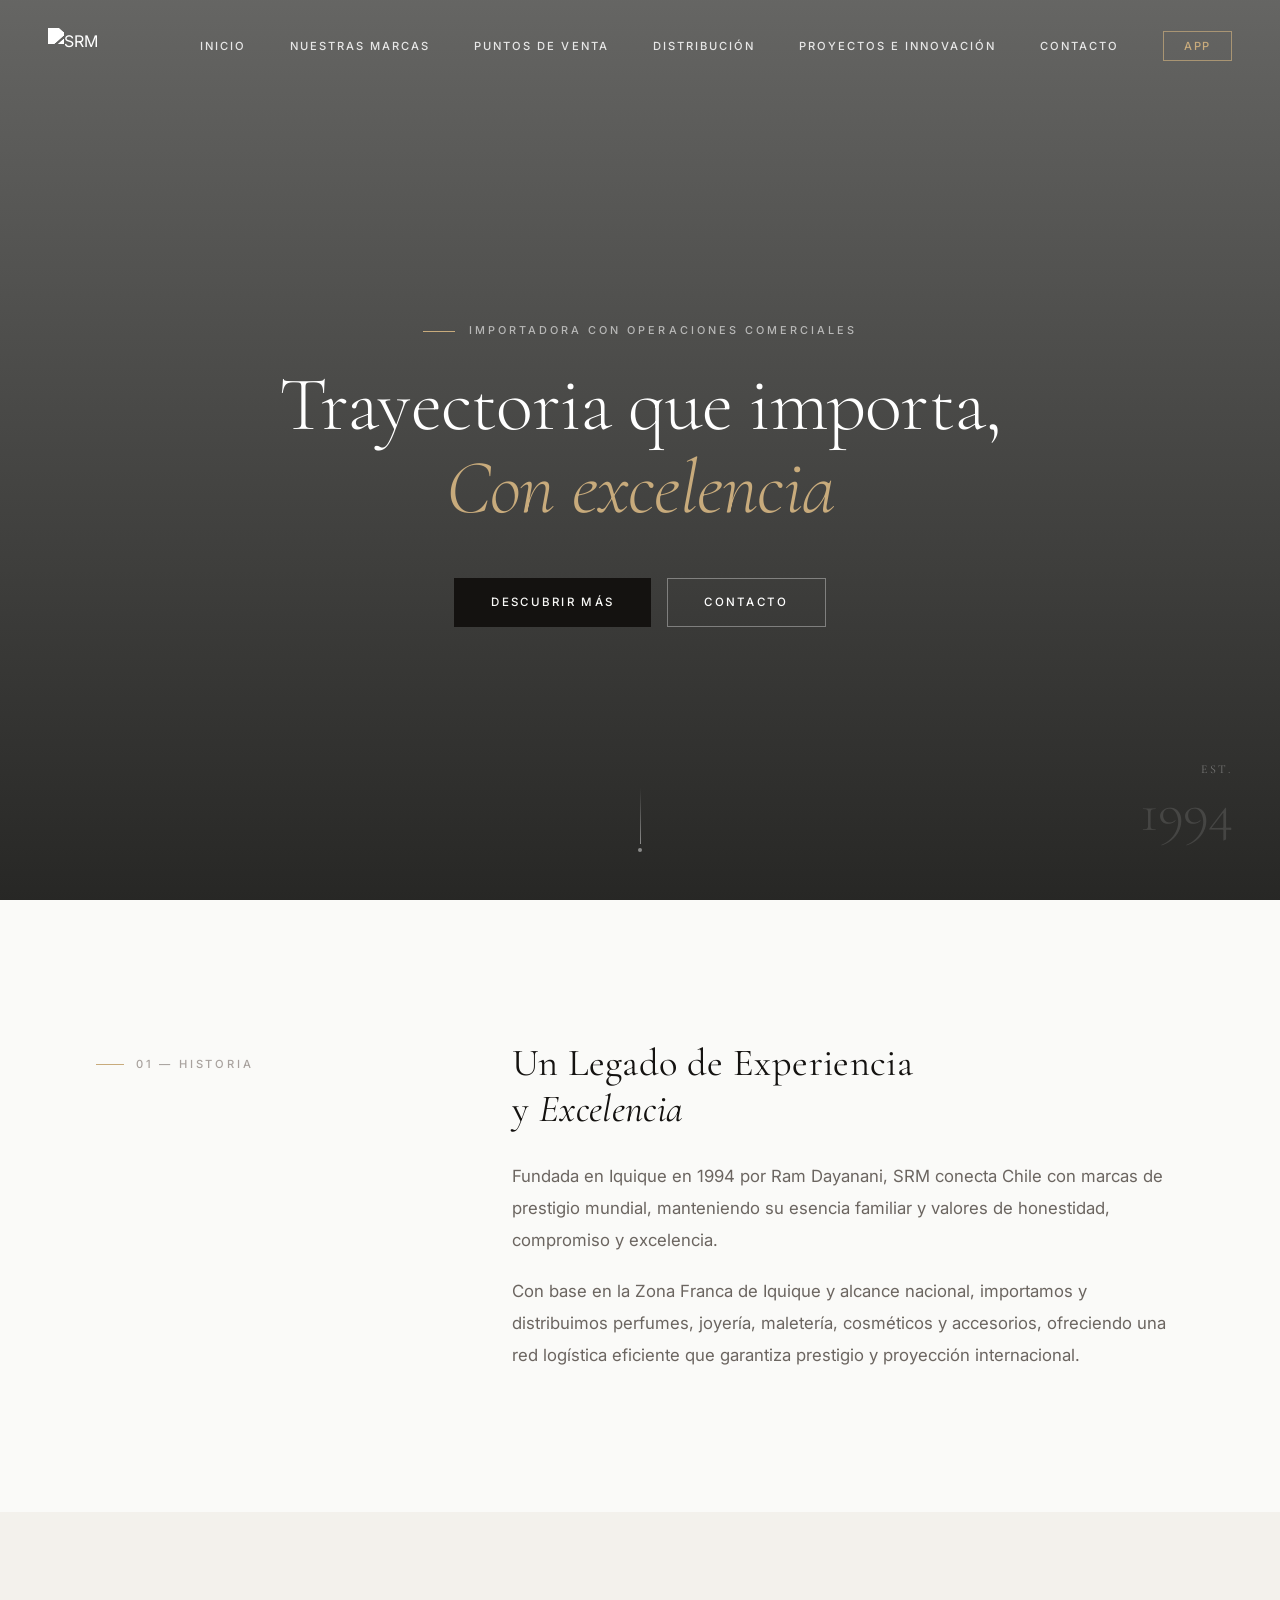
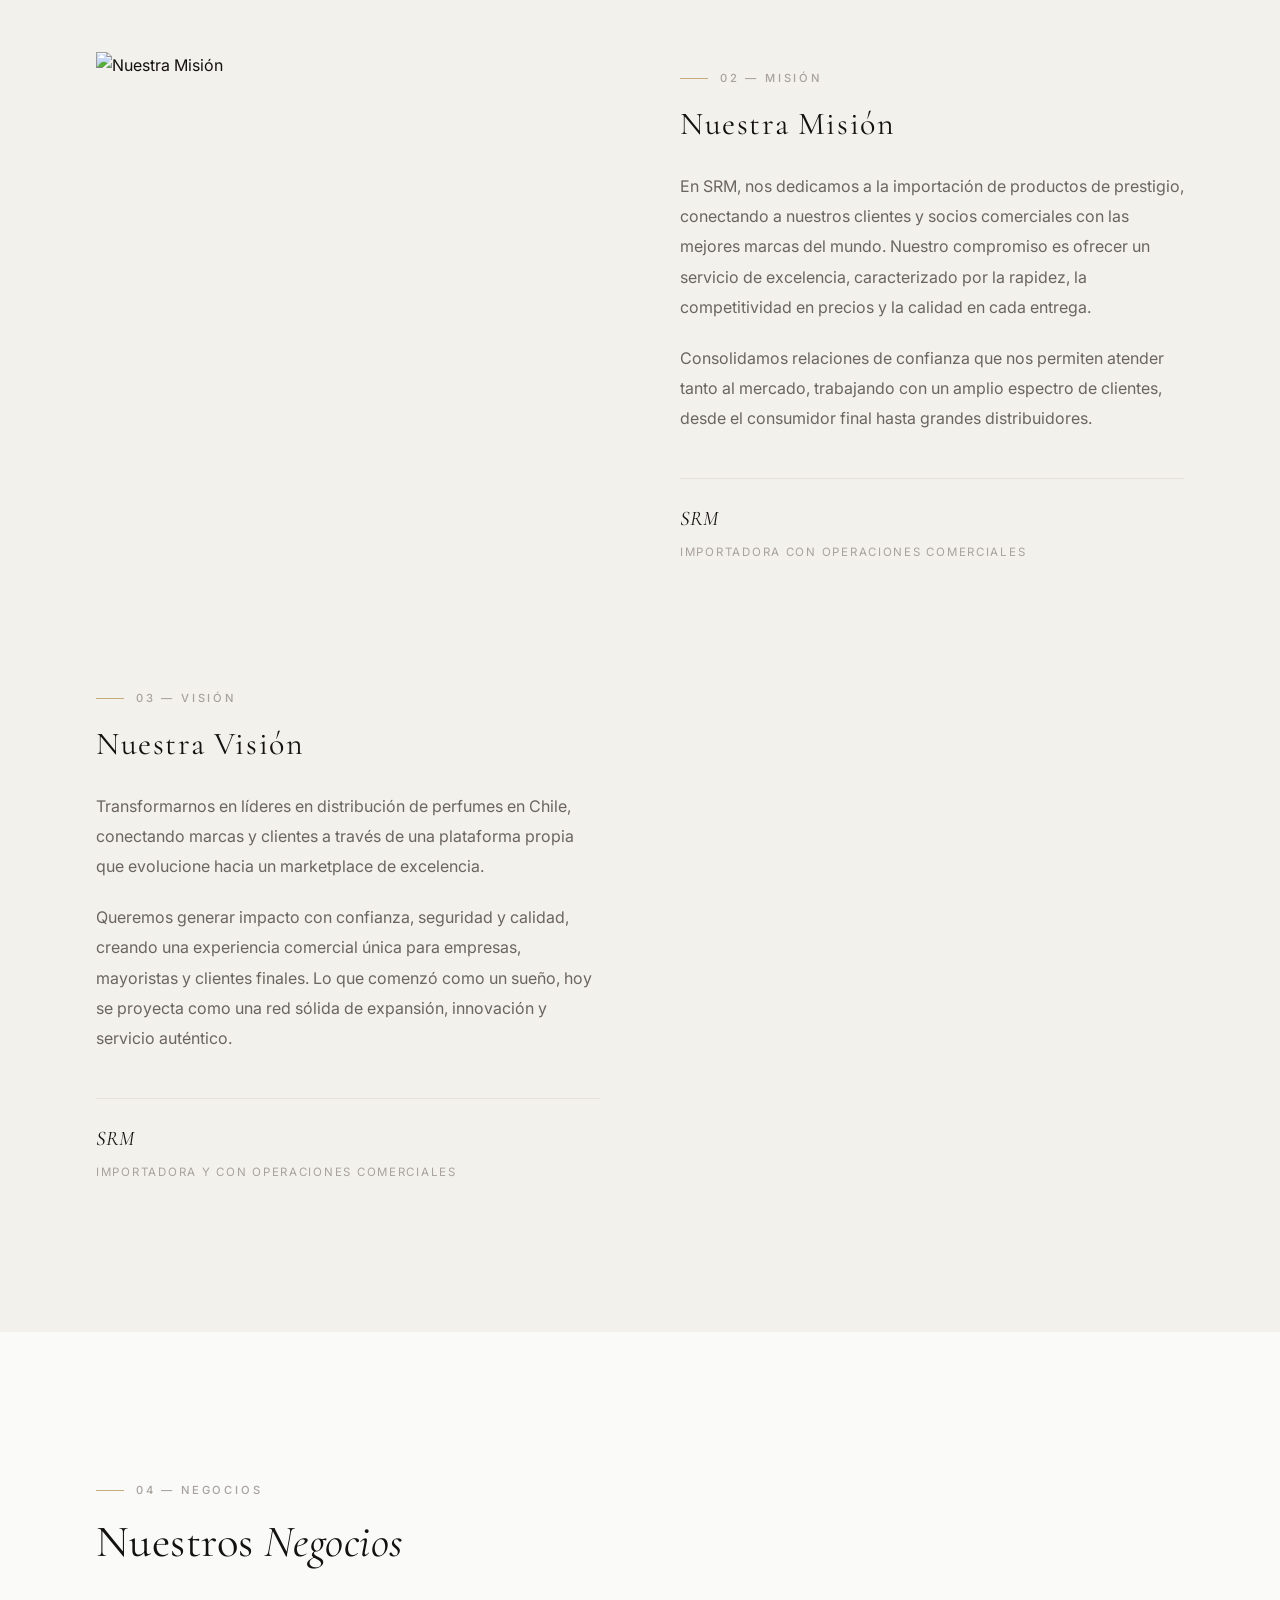
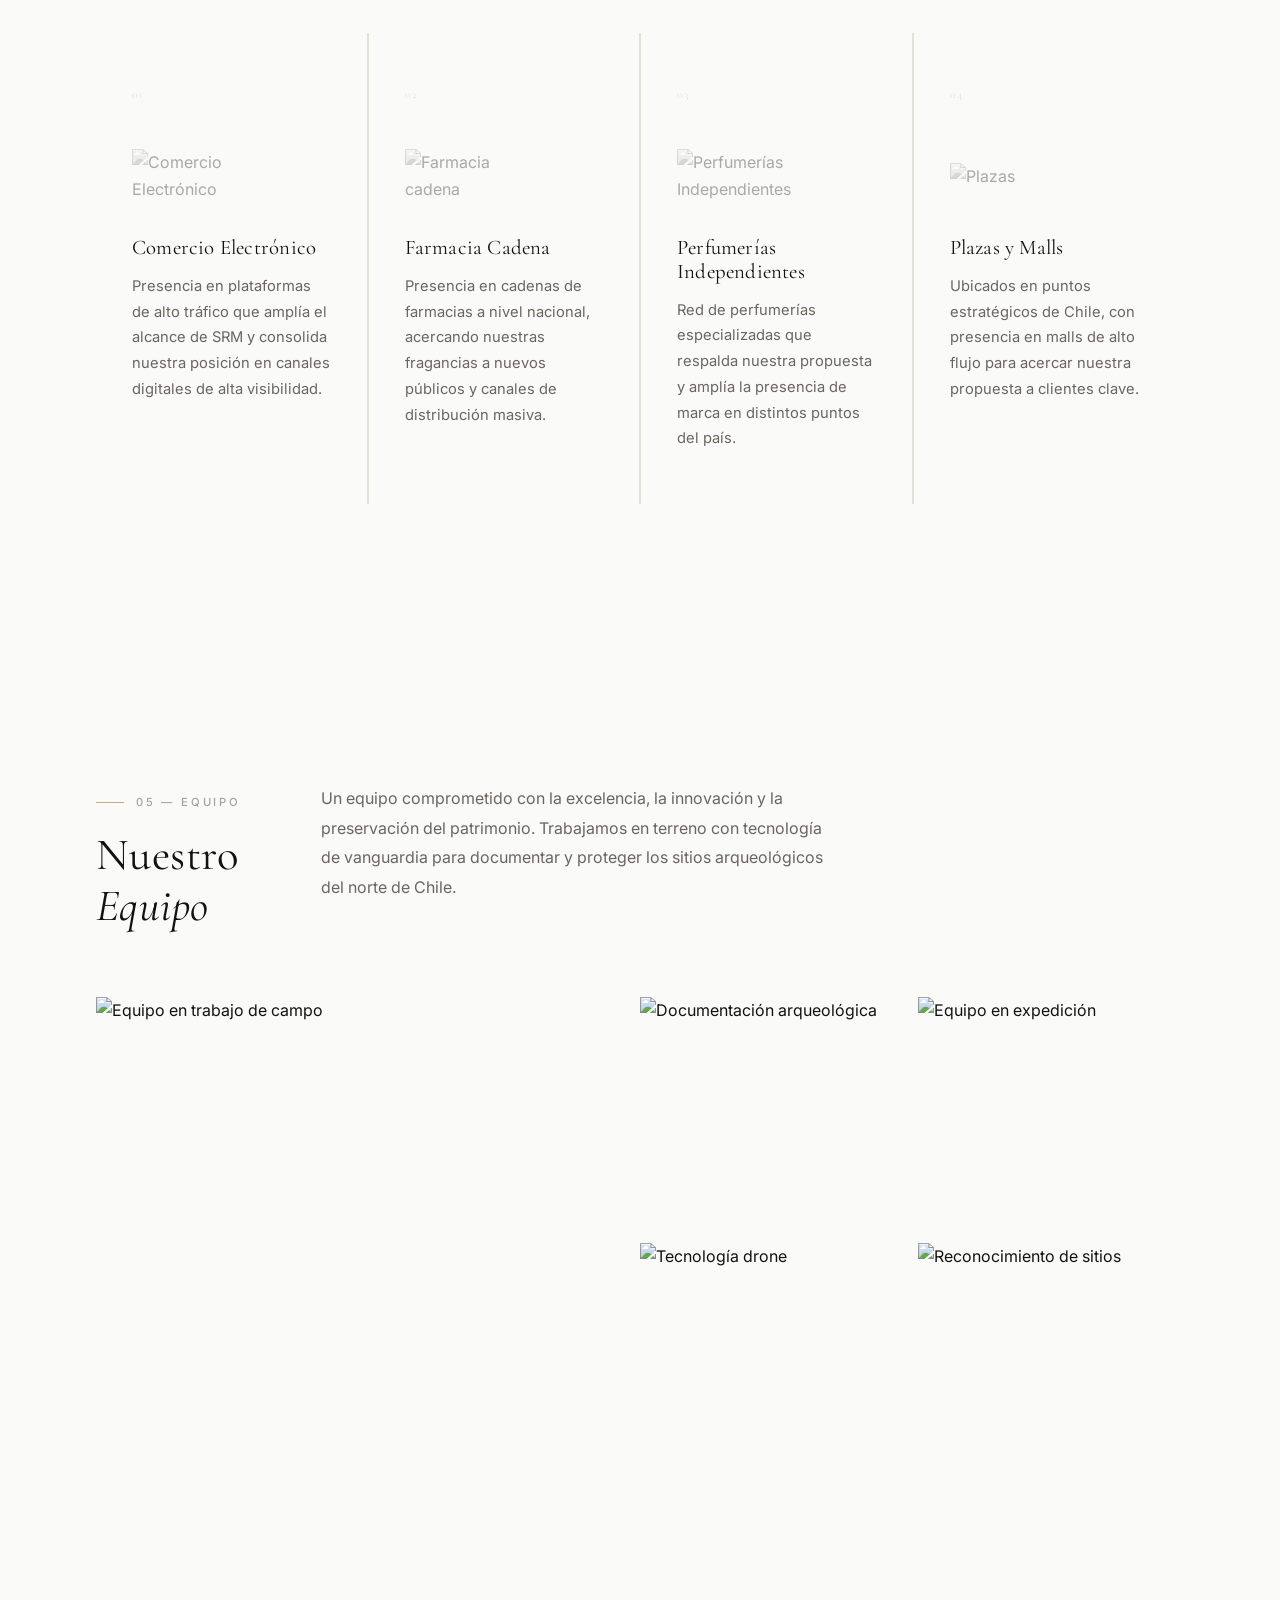
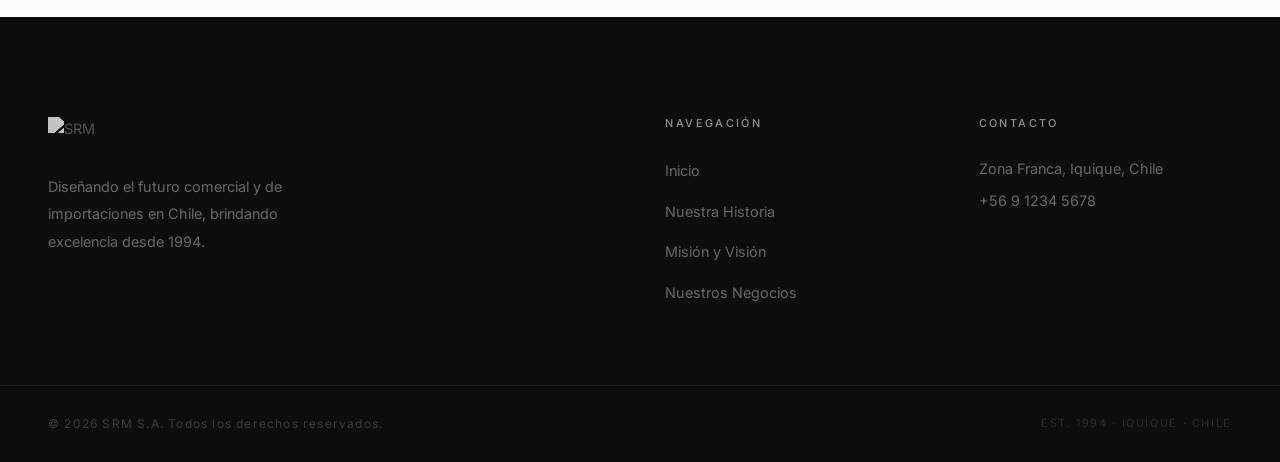
==== commit eeb4d570: "Sección equipo, menú App y landing DStretch - Sección Equipo en home con grid editorial 3-col (fotos" ====
--- a/index.html
+++ b/index.html
@@ -27,6 +27,7 @@
                     <li><a href="distribucion.html"             class="nav-link">Distribución</a></li>
                     <li><a href="proyectos-e-innovacion.html"   class="nav-link">Proyectos e Innovación</a></li>
                     <li><a href="contacto.html"                 class="nav-link">Contacto</a></li>
+                    <li><a href="app.html"                    class="nav-link nav-link-cta">App</a></li>
                 </ul>
             </nav>
             <button class="mobile-toggle" aria-label="Abrir menú">
@@ -44,6 +45,7 @@
             <li><a href="distribucion.html">Distribución</a></li>
             <li><a href="proyectos-e-innovacion.html">Proyectos e Innovación</a></li>
             <li><a href="contacto.html">Contacto</a></li>
+            <li><a href="app.html" class="nav-link-cta">App</a></li>
         </ul>
     </div>
 
@@ -180,6 +182,46 @@
         </div>
     </section>
 
+    <!-- Equipo -->
+    <section class="team-section" id="equipo">
+        <div class="container">
+            <div class="team-header">
+                <div class="reveal">
+                    <div class="eyebrow">05 — Equipo</div>
+                    <h2 class="section-title" style="text-align:left; margin-bottom:0;">Nuestro<br><em>Equipo</em></h2>
+                </div>
+                <p class="team-desc reveal reveal-delay-1">
+                    Un equipo comprometido con la excelencia, la innovación y la preservación del patrimonio.
+                    Trabajamos en terreno con tecnología de vanguardia para documentar y proteger
+                    los sitios arqueológicos del norte de Chile.
+                </p>
+            </div>
+
+            <div class="team-grid">
+                <div class="team-photo reveal">
+                    <img src="assets/equipo/equipo-1.jpg" alt="Equipo en trabajo de campo">
+                    <div class="team-photo-caption">Trabajo de campo</div>
+                </div>
+                <div class="team-photo reveal reveal-delay-1">
+                    <img src="assets/equipo/equipo-2.jpg" alt="Documentación arqueológica">
+                    <div class="team-photo-caption">Sitio arqueológico</div>
+                </div>
+                <div class="team-photo reveal reveal-delay-2">
+                    <img src="assets/equipo/equipo-3.jpg" alt="Equipo en expedición">
+                    <div class="team-photo-caption">Expedición</div>
+                </div>
+                <div class="team-photo reveal reveal-delay-1">
+                    <img src="assets/equipo/equipo-4.jpg" alt="Tecnología drone">
+                    <div class="team-photo-caption">Fotogrametría aérea</div>
+                </div>
+                <div class="team-photo reveal reveal-delay-2">
+                    <img src="assets/equipo/equipo-5.jpg" alt="Reconocimiento de sitios">
+                    <div class="team-photo-caption">Reconocimiento de sitios</div>
+                </div>
+            </div>
+        </div>
+    </section>
+
     <!-- Footer -->
     <footer class="footer" id="contacto">
         <div class="footer-container">
--- a/styles.css
+++ b/styles.css
@@ -1204,3 +1204,565 @@
 
 /* Overrides for inline styles on sub-pages */
 .theme-underline { border-bottom: none; }
+
+/* ── 23. Nav CTA — App link ─────────────────────────────────────── */
+.nav-link-cta {
+    padding: 7px 20px !important;
+    border: 1px solid var(--gold) !important;
+    color: var(--gold) !important;
+    letter-spacing: 0.14em;
+    transition: background var(--t-fast) var(--ease-out),
+                color var(--t-fast) var(--ease-out) !important;
+}
+
+.nav-link-cta::after { display: none !important; }
+
+.nav-link-cta:hover {
+    background: var(--gold);
+    color: var(--bg-dark) !important;
+}
+
+.header:not(.scrolled) .nav-link-cta {
+    border-color: rgba(200,171,124,0.7) !important;
+    color: var(--gold) !important;
+}
+
+/* Mobile CTA */
+.mobile-links .nav-link-cta {
+    color: var(--gold) !important;
+    padding: 10px 28px !important;
+    border: 1px solid var(--gold) !important;
+    display: inline-block;
+}
+
+/* ── 24. Equipo Section ─────────────────────────────────────────── */
+.team-section {
+    padding: var(--section-y) var(--pad-x);
+    background: var(--bg);
+}
+
+.team-header {
+    display: grid;
+    grid-template-columns: auto 1fr;
+    align-items: start;
+    gap: 80px;
+    margin-bottom: 64px;
+}
+
+.team-desc {
+    color: var(--ink-mid);
+    font-size: 1rem;
+    line-height: 1.85;
+    max-width: 520px;
+}
+
+.team-grid {
+    display: grid;
+    grid-template-columns: 2fr 1fr 1fr;
+    grid-template-rows: auto auto;
+    gap: 12px;
+}
+
+.team-photo {
+    position: relative;
+    overflow: hidden;
+}
+
+.team-photo:first-child {
+    grid-row: span 2;
+}
+
+.team-photo img {
+    width: 100%;
+    height: 100%;
+    object-fit: cover;
+    display: block;
+    filter: saturate(0.85);
+    transition: transform 1.4s var(--ease-silk),
+                filter 0.6s var(--ease-silk);
+}
+
+.team-photo:first-child img { min-height: 480px; }
+.team-photo:not(:first-child) img { height: 230px; }
+
+.team-photo:hover img {
+    transform: scale(1.04);
+    filter: saturate(1.05);
+}
+
+.team-photo-caption {
+    position: absolute;
+    bottom: 0;
+    left: 0;
+    right: 0;
+    padding: 40px 20px 16px;
+    background: linear-gradient(to top, rgba(14,13,11,0.7), transparent);
+    color: rgba(255,255,255,0.8);
+    font-size: 0.72rem;
+    letter-spacing: 0.15em;
+    text-transform: uppercase;
+    opacity: 0;
+    transition: opacity var(--t-base) var(--ease-silk);
+}
+
+.team-photo:hover .team-photo-caption {
+    opacity: 1;
+}
+
+@media (max-width: 900px) {
+    .team-grid {
+        grid-template-columns: 1fr 1fr;
+        grid-template-rows: auto;
+    }
+    .team-photo:first-child { grid-row: span 1; }
+    .team-photo:first-child img,
+    .team-photo:not(:first-child) img { height: 260px; }
+    .team-header { grid-template-columns: 1fr; gap: 24px; }
+}
+
+@media (max-width: 560px) {
+    .team-grid { grid-template-columns: 1fr; }
+}
+
+/* ── 25. App Landing Page ───────────────────────────────────────── */
+.app-hero {
+    min-height: 100vh;
+    display: flex;
+    align-items: center;
+    position: relative;
+    overflow: hidden;
+    background: var(--bg-dark);
+    padding: 120px var(--pad-x) 80px;
+}
+
+.app-hero::before {
+    content: '';
+    position: absolute;
+    inset: 0;
+    background: radial-gradient(ellipse 80% 60% at 70% 50%,
+        rgba(200,171,124,0.08) 0%,
+        transparent 70%);
+    pointer-events: none;
+}
+
+.app-hero-grid {
+    max-width: var(--max-w);
+    margin: 0 auto;
+    width: 100%;
+    display: grid;
+    grid-template-columns: 1fr 1fr;
+    gap: 80px;
+    align-items: center;
+}
+
+.app-hero-text {}
+
+.app-hero-text .eyebrow {
+    color: var(--gold);
+}
+
+.app-hero-title {
+    font-family: var(--font-display);
+    font-size: clamp(2.8rem, 5vw, 5.2rem);
+    font-weight: 300;
+    color: #ffffff;
+    line-height: 1.08;
+    margin-bottom: 28px;
+}
+
+.app-hero-title em {
+    font-style: italic;
+    color: var(--gold);
+}
+
+.app-hero-desc {
+    color: rgba(255,255,255,0.55);
+    font-size: 1.05rem;
+    line-height: 1.85;
+    margin-bottom: 40px;
+    max-width: 480px;
+}
+
+.app-hero-actions {
+    display: flex;
+    gap: 16px;
+    align-items: center;
+    flex-wrap: wrap;
+}
+
+.btn-app-cta {
+    background: var(--gold);
+    color: var(--bg-dark);
+    border-color: var(--gold);
+    font-weight: 600;
+    padding: 16px 40px;
+    font-size: 0.78rem;
+    letter-spacing: 0.2em;
+}
+
+.btn-app-cta:hover {
+    background: #d9bc8e;
+    border-color: #d9bc8e;
+    color: var(--bg-dark);
+    transform: translateY(-2px);
+    box-shadow: 0 12px 32px rgba(200,171,124,0.35);
+}
+
+.app-hero-visual {
+    position: relative;
+    display: flex;
+    justify-content: center;
+    align-items: center;
+}
+
+/* Mock device frame for app */
+.app-device {
+    width: 100%;
+    max-width: 460px;
+    background: rgba(255,255,255,0.04);
+    border: 1px solid rgba(255,255,255,0.1);
+    border-radius: 12px;
+    overflow: hidden;
+    position: relative;
+}
+
+.app-device-bar {
+    background: rgba(255,255,255,0.06);
+    padding: 10px 16px;
+    display: flex;
+    align-items: center;
+    gap: 6px;
+    border-bottom: 1px solid rgba(255,255,255,0.06);
+}
+
+.app-device-dot {
+    width: 8px;
+    height: 8px;
+    border-radius: 50%;
+    background: rgba(255,255,255,0.12);
+}
+
+.app-device-url {
+    flex: 1;
+    background: rgba(255,255,255,0.06);
+    border-radius: 4px;
+    padding: 4px 12px;
+    font-family: var(--font-sans);
+    font-size: 0.7rem;
+    color: rgba(255,255,255,0.3);
+    margin-left: 8px;
+    letter-spacing: 0.05em;
+}
+
+.app-device-screen {
+    height: 320px;
+    background: linear-gradient(
+        135deg,
+        #1a0e00 0%,
+        #2d1a05 30%,
+        #1a0e00 60%,
+        #0d1a2e 100%
+    );
+    position: relative;
+    display: flex;
+    align-items: center;
+    justify-content: center;
+    overflow: hidden;
+}
+
+.app-device-screen::before {
+    content: '';
+    position: absolute;
+    inset: 0;
+    background: radial-gradient(ellipse at center,
+        rgba(200,171,124,0.2) 0%,
+        transparent 65%);
+    animation: app-pulse 3s ease-in-out infinite;
+}
+
+@keyframes app-pulse {
+    0%, 100% { opacity: 0.6; transform: scale(1); }
+    50%       { opacity: 1;   transform: scale(1.05); }
+}
+
+.app-device-screen-label {
+    font-family: var(--font-display);
+    font-size: 1rem;
+    font-style: italic;
+    color: rgba(200,171,124,0.6);
+    letter-spacing: 0.2em;
+    text-transform: uppercase;
+    position: relative;
+    z-index: 1;
+}
+
+/* Features section */
+.app-features {
+    padding: var(--section-y) var(--pad-x);
+    background: var(--bg);
+}
+
+.app-features-grid {
+    display: grid;
+    grid-template-columns: repeat(3, 1fr);
+    gap: 2px;
+    background: var(--ink-hair);
+    margin-top: 64px;
+}
+
+.app-feature-card {
+    background: var(--bg);
+    padding: 48px 36px;
+    transition: background var(--t-base) var(--ease-silk);
+    position: relative;
+    overflow: hidden;
+}
+
+.app-feature-card::before {
+    content: '';
+    position: absolute;
+    top: 0;
+    left: 0;
+    width: 2px;
+    height: 0;
+    background: var(--gold);
+    transition: height var(--t-slow) var(--ease-silk);
+}
+
+.app-feature-card:hover { background: var(--bg-warm); }
+.app-feature-card:hover::before { height: 100%; }
+
+.app-feature-icon {
+    font-size: 1.8rem;
+    margin-bottom: 24px;
+    display: block;
+    filter: grayscale(0.4);
+}
+
+.app-feature-card h3 {
+    font-family: var(--font-display);
+    font-size: 1.3rem;
+    font-weight: 400;
+    margin-bottom: 14px;
+    color: var(--ink);
+}
+
+.app-feature-card p {
+    color: var(--ink-mid);
+    font-size: 0.92rem;
+    line-height: 1.75;
+}
+
+/* DStretch explainer */
+.dstretch-section {
+    padding: var(--section-y) var(--pad-x);
+    background: var(--bg-warm);
+}
+
+.dstretch-inner {
+    display: grid;
+    grid-template-columns: 1fr 1fr;
+    gap: 100px;
+    align-items: center;
+}
+
+.dstretch-content .eyebrow { color: var(--gold); }
+
+.dstretch-content h2 {
+    font-size: clamp(2rem, 3vw, 2.8rem);
+    margin-bottom: 28px;
+    line-height: 1.2;
+}
+
+.dstretch-content p {
+    color: var(--ink-mid);
+    font-size: 1rem;
+    line-height: 1.9;
+    margin-bottom: 18px;
+}
+
+.dstretch-content p:last-of-type { margin-bottom: 0; }
+
+.dstretch-steps {
+    display: flex;
+    flex-direction: column;
+    gap: 0;
+    border: 1px solid var(--ink-hair);
+}
+
+.dstretch-step {
+    padding: 28px 36px;
+    border-bottom: 1px solid var(--ink-hair);
+    display: grid;
+    grid-template-columns: auto 1fr;
+    gap: 20px;
+    align-items: start;
+    transition: background var(--t-fast) var(--ease-out);
+}
+
+.dstretch-step:last-child { border-bottom: none; }
+.dstretch-step:hover { background: var(--bg); }
+
+.dstretch-step-num {
+    font-family: var(--font-display);
+    font-size: 0.72rem;
+    font-weight: 400;
+    color: var(--gold);
+    letter-spacing: 0.1em;
+    padding-top: 3px;
+}
+
+.dstretch-step h4 {
+    font-family: var(--font-display);
+    font-size: 1.15rem;
+    font-weight: 400;
+    margin-bottom: 6px;
+}
+
+.dstretch-step p {
+    color: var(--ink-mid);
+    font-size: 0.88rem;
+    line-height: 1.7;
+    margin: 0;
+}
+
+/* Developer section */
+.app-developer {
+    padding: var(--section-y) var(--pad-x);
+    background: var(--bg-dark);
+    color: #fff;
+}
+
+.app-developer-inner {
+    display: grid;
+    grid-template-columns: 1fr 1.2fr;
+    gap: 80px;
+    align-items: center;
+}
+
+.dev-label {
+    font-family: var(--font-sans);
+    font-size: 0.7rem;
+    font-weight: 500;
+    text-transform: uppercase;
+    letter-spacing: 0.28em;
+    color: var(--gold);
+    margin-bottom: 16px;
+    display: flex;
+    align-items: center;
+    gap: 12px;
+}
+
+.dev-label::before {
+    content: '';
+    display: block;
+    width: 28px;
+    height: 1px;
+    background: var(--gold);
+}
+
+.app-developer h2 {
+    font-size: clamp(2rem, 3vw, 2.8rem);
+    color: #ffffff;
+    margin-bottom: 20px;
+    line-height: 1.15;
+}
+
+.app-developer p {
+    color: rgba(255,255,255,0.5);
+    font-size: 0.98rem;
+    line-height: 1.9;
+    margin-bottom: 16px;
+}
+
+.app-developer p:last-of-type { margin-bottom: 0; }
+
+.app-dev-cards {
+    display: grid;
+    grid-template-columns: 1fr 1fr;
+    gap: 2px;
+    background: rgba(255,255,255,0.05);
+}
+
+.app-dev-card {
+    background: rgba(255,255,255,0.03);
+    padding: 32px 28px;
+    transition: background var(--t-fast) var(--ease-out);
+}
+
+.app-dev-card:hover { background: rgba(200,171,124,0.06); }
+
+.app-dev-card-icon {
+    font-size: 1.4rem;
+    margin-bottom: 16px;
+    display: block;
+}
+
+.app-dev-card h4 {
+    font-family: var(--font-display);
+    font-size: 1.05rem;
+    color: rgba(255,255,255,0.85);
+    margin-bottom: 8px;
+    font-weight: 400;
+}
+
+.app-dev-card p {
+    color: rgba(255,255,255,0.35);
+    font-size: 0.82rem;
+    line-height: 1.65;
+    margin: 0;
+}
+
+/* App CTA final */
+.app-cta-section {
+    padding: 160px var(--pad-x);
+    background: var(--bg);
+    text-align: center;
+    position: relative;
+    overflow: hidden;
+}
+
+.app-cta-section::before {
+    content: 'DStretch';
+    position: absolute;
+    font-family: var(--font-display);
+    font-size: clamp(6rem, 15vw, 14rem);
+    font-weight: 300;
+    font-style: italic;
+    color: var(--ink-hair);
+    top: 50%;
+    left: 50%;
+    transform: translate(-50%, -50%);
+    white-space: nowrap;
+    pointer-events: none;
+    z-index: 0;
+    user-select: none;
+}
+
+.app-cta-section > * { position: relative; z-index: 1; }
+
+.app-cta-section h2 {
+    font-size: clamp(2.2rem, 4vw, 4rem);
+    margin-bottom: 20px;
+}
+
+.app-cta-section p {
+    color: var(--ink-mid);
+    max-width: 520px;
+    margin: 0 auto 48px;
+    font-size: 1.05rem;
+    line-height: 1.8;
+}
+
+/* Responsive — App page */
+@media (max-width: 900px) {
+    .app-hero-grid     { grid-template-columns: 1fr; gap: 60px; }
+    .app-hero-visual   { display: none; }
+    .dstretch-inner    { grid-template-columns: 1fr; gap: 60px; }
+    .app-developer-inner { grid-template-columns: 1fr; gap: 60px; }
+    .app-features-grid { grid-template-columns: 1fr; }
+}
+
+@media (max-width: 600px) {
+    .app-dev-cards { grid-template-columns: 1fr; }
+}
